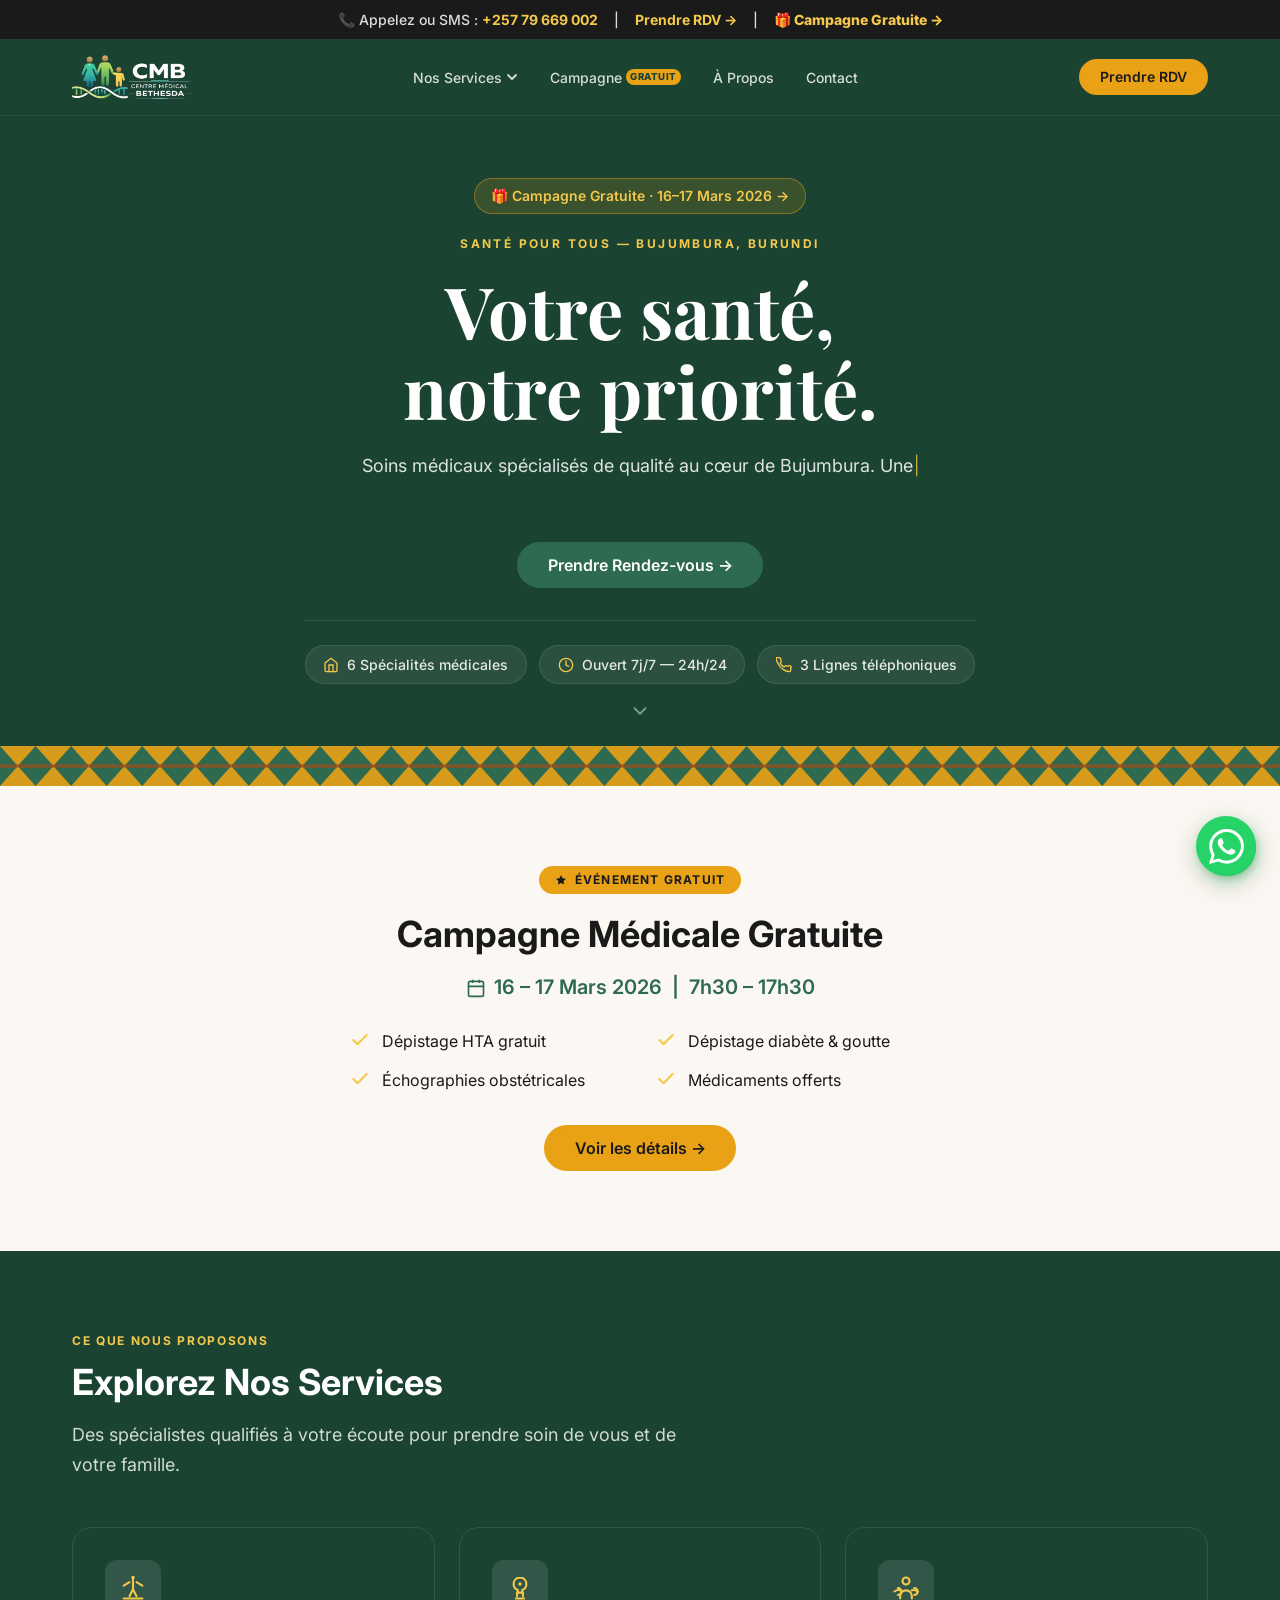
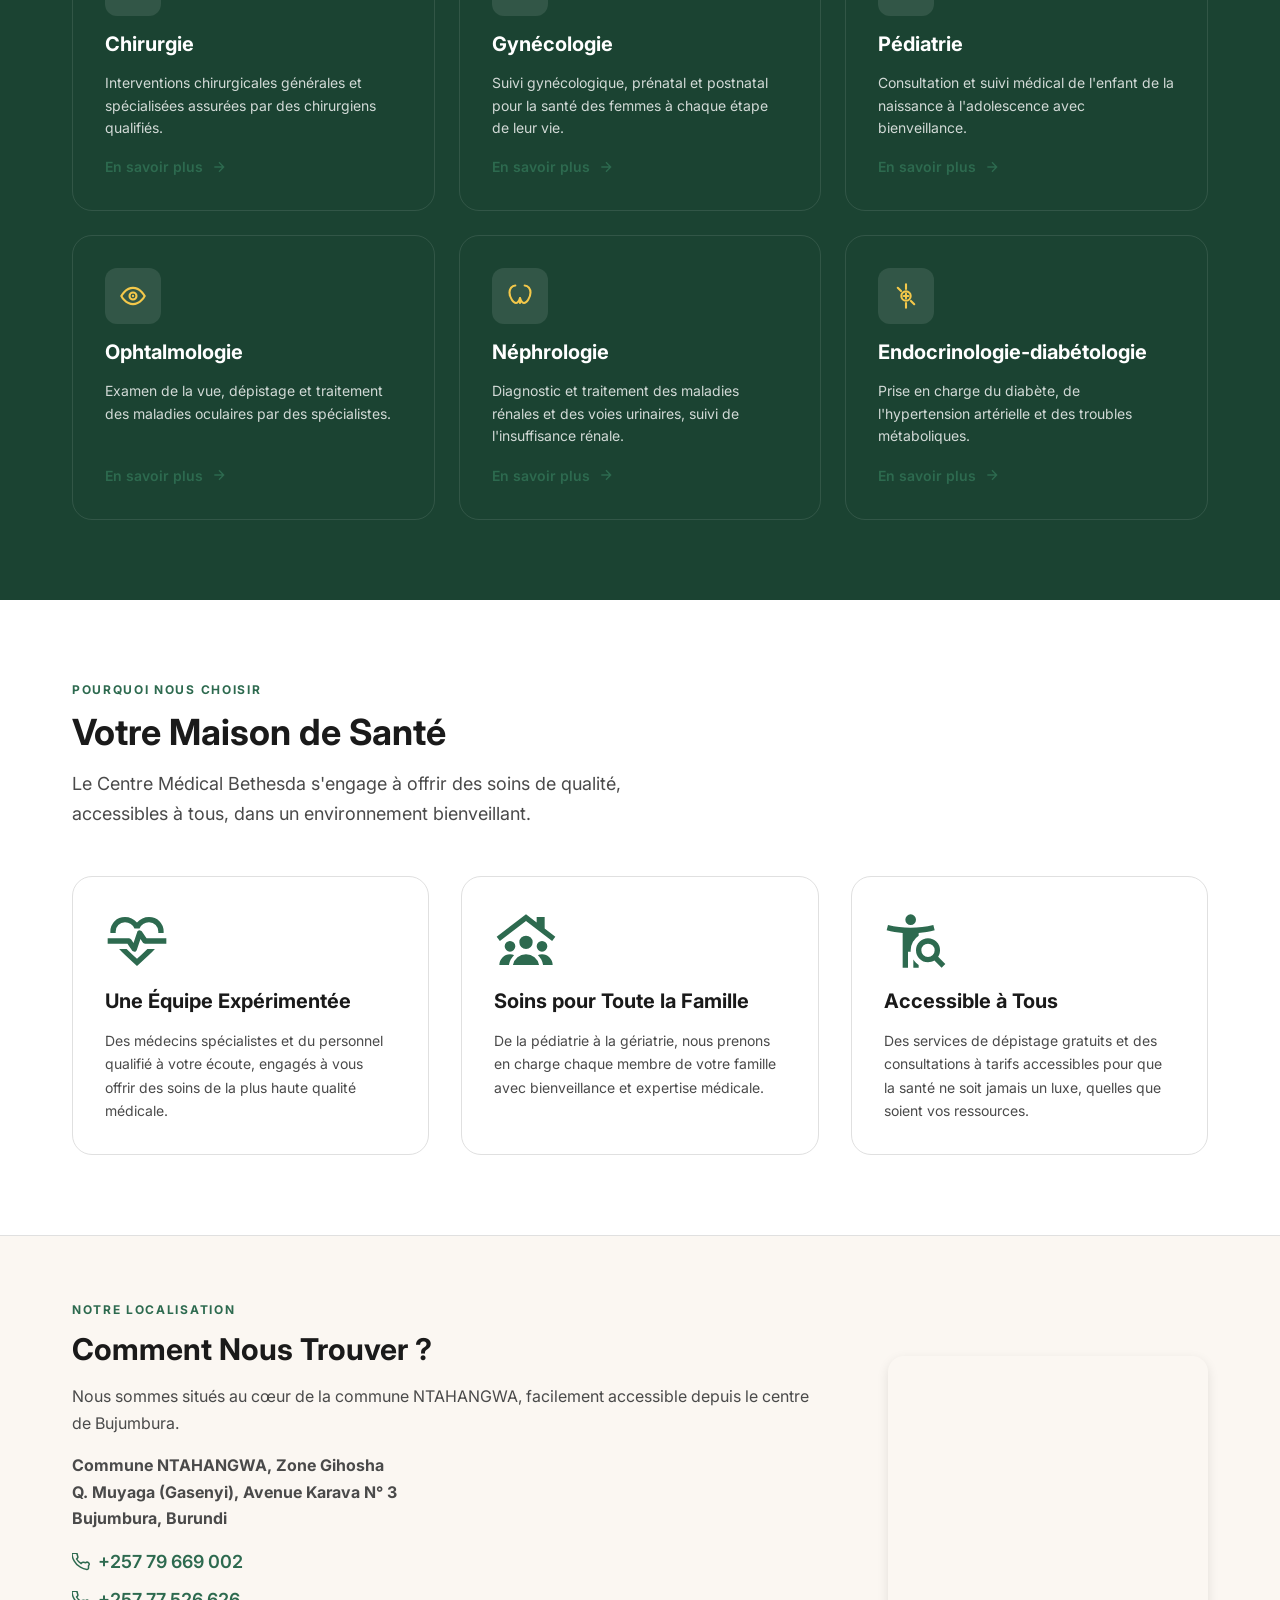
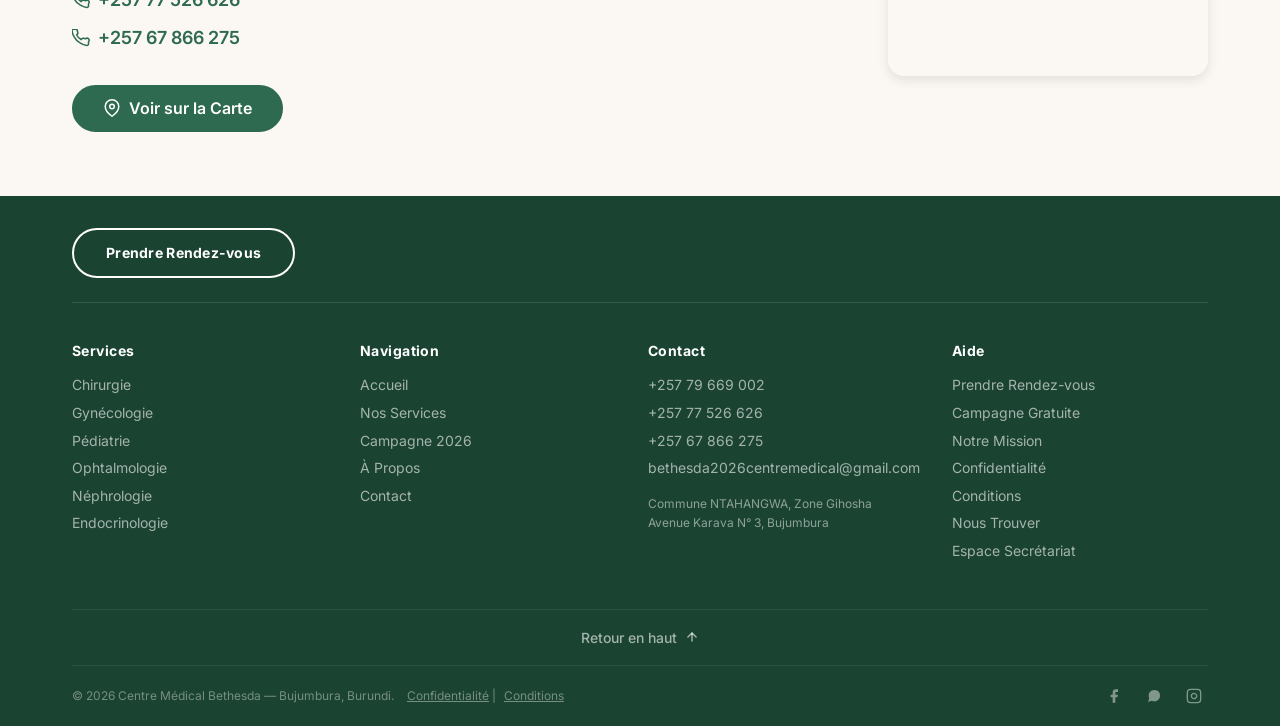
==== index.html @ 79607da6 "Initial commit: public static site for cmbethesda.com Pure static HTML/CSS/JS — no build step requir" ====
<!DOCTYPE html>
<html lang="fr">

<head>
  <!-- Google Tag Manager -->
  <script>(function (w, d, s, l, i) {
      w[l] = w[l] || []; w[l].push({
        'gtm.start':
          new Date().getTime(), event: 'gtm.js'
      }); var f = d.getElementsByTagName(s)[0],
        j = d.createElement(s), dl = l != 'dataLayer' ? '&l=' + l : ''; j.async = true; j.src =
          'https://www.googletagmanager.com/gtm.js?id=' + i + dl; f.parentNode.insertBefore(j, f);
    })(window, document, 'script', 'dataLayer', 'GTM-KMPRK2CF');</script>
  <!-- End Google Tag Manager -->

  <!-- Google tag (gtag.js) -->
  <script async src="https://www.googletagmanager.com/gtag/js?id=AW-17978379720"></script>
  <script>
    window.dataLayer = window.dataLayer || [];
    function gtag() { dataLayer.push(arguments); }
    gtag('js', new Date());

    gtag('config', 'AW-17978379720');
  </script>
  <meta charset="UTF-8">
  <meta name="viewport" content="width=device-width, initial-scale=1.0">

  <!-- SEO Meta Tags -->
  <title>Centre Médical Bethesda — Clinique & Hôpital à Bujumbura, Burundi</title>
  <meta name="description"
    content="Le Centre Médical Bethesda à Bujumbura (Burundi) offre des soins et consultations hospitalières en chirurgie, gynécologie, pédiatrie, ophtalmologie et néphrologie.">
  <meta name="keywords"
    content="clinique Bujumbura, hôpital Bujumbura, centre médical Burundi, médecin Bujumbura, santé, chirurgie, pédiatrie, gynécologie">
  <meta name="author" content="Centre Médical Bethesda">
  <link rel="canonical" href="https://www.cmbethesda.com/index.html">

  <!-- Open Graph / Facebook -->
  <meta property="og:type" content="website">
  <meta property="og:url" content="https://www.cmbethesda.com/index.html">
  <meta property="og:title" content="Centre Médical Bethesda — Clinique & Hôpital à Bujumbura">
  <meta property="og:description"
    content="Soins médicaux de qualité et consultations spécialisées (chirurgie, gynécologie, pédiatrie...) à Bujumbura.">
  <meta property="og:image" content="https://www.cmbethesda.com/images/facebook-cover.png">
  <meta property="og:site_name" content="Centre Médical Bethesda">

  <!-- Twitter -->
  <meta name="twitter:card" content="summary_large_image">
  <meta name="twitter:url" content="https://www.cmbethesda.com/index.html">
  <meta name="twitter:title" content="Centre Médical Bethesda — Clinique à Bujumbura">
  <meta name="twitter:description"
    content="Soins médicaux de qualité et consultations spécialisées. Votre santé, notre priorité.">
  <meta name="twitter:image" content="https://www.cmbethesda.com/images/facebook-cover.png">

  <!-- Favicon & Styles -->
  <meta name="theme-color" content="#1B4332">
  <link rel="icon" type="image/png" href="images/favicon_1.png?v=3">
  <link rel="apple-touch-icon" href="images/favicon_1.png?v=3">
  <link rel="stylesheet" href="css/styles.css?v=2">
  <link rel="preconnect" href="https://fonts.googleapis.com">
  <link rel="preconnect" href="https://fonts.gstatic.com" crossorigin>
  <link rel="stylesheet"
    href="https://fonts.googleapis.com/css2?family=Inter:wght@400;500;600;700&family=Playfair+Display:wght@700&display=swap">

  <!-- Structured Data (JSON-LD) -->
  <script type="application/ld+json">
  {
    "@context": "https://schema.org",
    "@type": "MedicalClinic",
    "name": "Centre Médical Bethesda",
    "url": "https://www.cmbethesda.com",
    "logo": "https://www.cmbethesda.com/images/logo-white-bg.webp",
    "description": "Le Centre Médical Bethesda offre des consultations spécialisées en chirurgie, gynécologie, pédiatrie, ophtalmologie, néphrologie et endocrinologie à Bujumbura, Burundi.",
    "telephone": "+257 79 669 002",
    "hasMap": "https://maps.google.com/?q=J9WQ%2BQQR+Bujumbura",
    "address": {
      "@type": "PostalAddress",
      "streetAddress": "Avenue Karava N° 3",
      "addressLocality": "Bujumbura",
      "addressRegion": "Zone Gihosha, Q. Muyaga (Gasenyi), Commune NTAHANGWA",
      "addressCountry": "BI"
    },
    "openingHoursSpecification": [
      {
        "@type": "OpeningHoursSpecification",
        "dayOfWeek": ["Monday", "Tuesday", "Wednesday", "Thursday", "Friday", "Saturday", "Sunday"],
        "opens": "00:00",
        "closes": "23:59"
      }
    ],
    "medicalSpecialty": [
      "https://schema.org/Surgical",
      "https://schema.org/Gynecologic",
      "https://schema.org/Pediatric",
      "https://schema.org/Optometric",
      "https://schema.org/Endocrine"
    ]
  }
  </script>
  <!-- Meta Pixel Code -->
  <script>
    !function (f, b, e, v, n, t, s) {
      if (f.fbq) return; n = f.fbq = function () {
        n.callMethod ?
          n.callMethod.apply(n, arguments) : n.queue.push(arguments)
      };
      if (!f._fbq) f._fbq = n; n.push = n; n.loaded = !0; n.version = '2.0';
      n.queue = []; t = b.createElement(e); t.async = !0;
      t.src = v; s = b.getElementsByTagName(e)[0];
      s.parentNode.insertBefore(t, s)
    }(window, document, 'script',
      'https://connect.facebook.net/en_US/fbevents.js');
    fbq('init', '1483412680011645');
    fbq('track', 'PageView');
  </script>
  <noscript><img height="1" width="1" style="display:none"
      src="https://www.facebook.com/tr?id=1483412680011645&ev=PageView&noscript=1" /></noscript>
  <!-- End Meta Pixel Code -->
</head>

<body>
  <!-- Google Tag Manager (noscript) -->
  <noscript><iframe src="https://www.googletagmanager.com/ns.html?id=GTM-KMPRK2CF" height="0" width="0"
      style="display:none;visibility:hidden"></iframe></noscript>
  <!-- End Google Tag Manager (noscript) -->

  <!-- ══════════════════════════════════════════
       TOP CTA BAR
  ══════════════════════════════════════════ -->
  <div class="top-bar">
    <span class="top-bar-phone"><span class="top-bar-label">📞 Appelez ou SMS :</span> <a href="contact.html">+257 79 669 002</a></span>
    <span class="top-bar-sep" aria-hidden="true">|</span>
    <a href="contact.html">Prendre RDV →</a>
    <span class="top-bar-sep" aria-hidden="true">|</span>
    <a href="campagne.html" class="top-bar-campaign">🎁 Campagne Gratuite →</a>
  </div>

  <!-- ══════════════════════════════════════════
       NAVIGATION
  ══════════════════════════════════════════ -->
  <header id="nav">
    <div class="nav-inner">

      <!-- Logo -->
      <a href="index.html" class="logo" style="display: flex; align-items: center;">
        <img src="images/logo-dark-bg.webp" alt="Centre Médical Bethesda Logo" class="brand-logo" />
      </a>

      <!-- Desktop Nav -->
      <nav class="desktop-nav">
        <div class="nav-dropdown">
          <a class="nav-link" tabindex="0">
            Nos Services
            <svg class="dropdown-arrow" viewBox="0 0 12 12" fill="none">
              <path d="M2 4l4 4 4-4" stroke="currentColor" stroke-width="1.8" stroke-linecap="round"
                stroke-linejoin="round" />
            </svg>
          </a>
          <div class="dropdown-menu">
            <a href="services/chirurgie.html">
              <svg class="dropdown-icon" viewBox="0 0 24 24" fill="none" stroke="currentColor" stroke-width="1.8">
                <path d="M12 4v8m0 0l-3 4m3-4l3 4M5 20h14" />
                <circle cx="12" cy="4" r="1.5" fill="currentColor" stroke="none" />
              </svg>
              Chirurgie
            </a>
            <a href="services/gynecologie.html">
              <svg class="dropdown-icon" viewBox="0 0 24 24" fill="none" stroke="currentColor" stroke-width="1.8">
                <path
                  d="M12 3c-3.3 0-6 2.7-6 6 0 2.5 1.5 4.6 3.7 5.5V16h4.6v-1.5C16.5 13.6 18 11.5 18 9c0-3.3-2.7-6-6-6z" />
                <path d="M9.7 16v2.5M14.3 16v2.5M9 21h6" />
              </svg>
              Gynécologie
            </a>
            <a href="services/pediatrie.html">
              <svg class="dropdown-icon" viewBox="0 0 24 24" fill="none" stroke="currentColor" stroke-width="1.8">
                <circle cx="12" cy="6" r="3" />
                <path d="M7 21v-3a5 5 0 0110 0v3" />
                <path d="M5 13h3M16 13h3" />
              </svg>
              Pédiatrie
            </a>
            <a href="services/ophtalmologie.html">
              <svg class="dropdown-icon" viewBox="0 0 24 24" fill="none" stroke="currentColor" stroke-width="1.8">
                <path d="M2 12s3-7 10-7 10 7 10 7-3 7-10 7-10-7-10-7z" />
                <circle cx="12" cy="12" r="3" />
              </svg>
              Ophtalmologie
            </a>
            <a href="services/nephrologie.html">
              <svg class="dropdown-icon" viewBox="0 0 24 24" fill="none" stroke="currentColor" stroke-width="1.8">
                <path d="M8 4C5 4 3 7 3 10c0 4 3 8 5 8 1 0 2-1 3-3" />
                <path d="M16 4c3 0 5 3 5 6 0 4-3 8-5 8-1 0-2-1-3-3" />
              </svg>
              Néphrologie
            </a>
            <a href="services/endocrinologie.html">
              <svg class="dropdown-icon" viewBox="0 0 24 24" fill="none" stroke="currentColor" stroke-width="1.8">
                <path d="M12 20V4M8 8l4-4 4 4" />
                <circle cx="12" cy="16" r="2" fill="currentColor" stroke="none" />
                <path d="M9 20h6" />
              </svg>
              Endocrinologie-diabétologie
            </a>
          </div>
        </div>
        <a href="campagne.html" class="nav-link">Campagne <span class="nav-badge">Gratuit</span></a>
        <a href="a-propos.html" class="nav-link">À Propos</a>
        <a href="contact.html" class="nav-link">Contact</a>
      </nav>

      <a href="contact.html" class="btn btn-accent btn-sm">Prendre RDV</a>

      <!-- Hamburger -->
      <button class="hamburger" aria-label="Ouvrir le menu" aria-expanded="false">
        <svg width="24" height="24" viewBox="0 0 24 24" fill="none" stroke="currentColor" stroke-width="2"
          stroke-linecap="round">
          <line x1="3" y1="6" x2="21" y2="6" />
          <line x1="3" y1="12" x2="21" y2="12" />
          <line x1="3" y1="18" x2="21" y2="18" />
        </svg>
      </button>
    </div>

    <!-- Mobile Nav -->
    <nav class="mobile-nav" role="navigation" aria-label="Navigation mobile">
      <div class="mobile-services-group">
        <button class="mobile-services-toggle">
          Nos Services
          <svg class="dropdown-arrow" width="16" height="16" viewBox="0 0 12 12" fill="none">
            <path d="M2 4l4 4 4-4" stroke="currentColor" stroke-width="1.8" stroke-linecap="round"
              stroke-linejoin="round" />
          </svg>
        </button>
        <div class="mobile-services-submenu">
          <a href="services/chirurgie.html">Chirurgie</a>
          <a href="services/gynecologie.html">Gynécologie</a>
          <a href="services/pediatrie.html">Pédiatrie</a>
          <a href="services/ophtalmologie.html">Ophtalmologie</a>
          <a href="services/nephrologie.html">Néphrologie</a>
          <a href="services/endocrinologie.html">Endocrinologie-diabétologie</a>
        </div>
      </div>
      <a href="campagne.html">Campagne Médicale</a>
      <a href="a-propos.html">À Propos</a>
      <a href="contact.html">Contact</a>
      <a href="contact.html" class="btn btn-accent"
        style="margin-top:0.5rem;text-align:center;justify-content:center;">Prendre Rendez-vous</a>
    </nav>
  </header>

  <main>

    <!-- ══════════════════════════════════════════
         HERO
    ══════════════════════════════════════════ -->
    <section id="hero">
      <div class="hero-content">

        <!-- Campaign urgency pill -->
        <a href="#campaign-banner" class="hero-campaign-pill">
          🎁 Campagne Gratuite &middot; 16–17 Mars 2026 →
        </a>

        <span class="hero-eyebrow">Santé pour tous — Bujumbura, Burundi</span>
        <h1>Votre santé,<br>notre priorité.</h1>
        <p id="hero-typewriter" class="hero-sub"
           data-text="Soins médicaux spécialisés de qualité au cœur de Bujumbura. Une équipe dévouée à vous accompagner à chaque étape de votre vie.">
          Soins médicaux spécialisés de qualité au cœur de Bujumbura. Une équipe dévouée à vous accompagner à chaque étape de votre vie.
        </p>
        <div class="hero-ctas">
          <a href="contact.html" class="btn btn-primary">Prendre Rendez-vous →</a>
        </div>

        <!-- Trust strip -->
        <div class="hero-trust-strip">
          <div class="hero-trust-item">
            <svg width="16" height="16" viewBox="0 0 24 24" fill="none" stroke="currentColor" stroke-width="2" stroke-linecap="round">
              <path d="M3 9l9-7 9 7v11a2 2 0 01-2 2H5a2 2 0 01-2-2z"/><polyline points="9 22 9 12 15 12 15 22"/>
            </svg>
            6 Spécialités médicales
          </div>
          <div class="hero-trust-item">
            <svg width="16" height="16" viewBox="0 0 24 24" fill="none" stroke="currentColor" stroke-width="2" stroke-linecap="round">
              <circle cx="12" cy="12" r="10"/><polyline points="12 6 12 12 16 14"/>
            </svg>
            Ouvert 7j/7 — 24h/24
          </div>
          <div class="hero-trust-item">
            <svg width="16" height="16" viewBox="0 0 24 24" fill="none" stroke="currentColor" stroke-width="2" stroke-linecap="round">
              <path d="M22 16.92v3a2 2 0 01-2.18 2 19.79 19.79 0 01-8.63-3.07A19.5 19.5 0 013.07 9.81a19.79 19.79 0 01-3.07-8.67A2 2 0 012 1h3a2 2 0 012 1.72c.127.96.361 1.903.7 2.81a2 2 0 01-.45 2.11L6.09 8.91a16 16 0 006 6l1.27-1.27a2 2 0 012.11-.45c.907.339 1.85.573 2.81.7A2 2 0 0122 16.92z"/>
            </svg>
            3 Lignes téléphoniques
          </div>
        </div>

      </div>

      <!-- Scroll hint chevron -->
      <a href="#campaign-banner" class="hero-scroll-hint" aria-label="Défiler vers le bas">
        <svg width="22" height="22" viewBox="0 0 24 24" fill="none" stroke="currentColor" stroke-width="2" stroke-linecap="round" stroke-linejoin="round">
          <polyline points="6 9 12 15 18 9"/>
        </svg>
      </a>

    </section>

    <!-- ══════════════════════════════════════════
         KENTE DIVIDER
    ══════════════════════════════════════════ -->
    <div class="kente-divider">
      <svg viewBox="0 0 1440 40" xmlns="http://www.w3.org/2000/svg" preserveAspectRatio="none" width="100%" height="40">
        <rect width="1440" height="40" fill="#2D6A4F" />
        <!-- Repeating kente pattern -->
        <g fill="#E9A115" opacity="0.9">
          <polygon points="0,0 20,20 40,0" />
          <polygon points="0,40 20,20 40,40" />
          <polygon points="40,0 60,20 80,0" />
          <polygon points="40,40 60,20 80,40" />
          <polygon points="80,0 100,20 120,0" />
          <polygon points="80,40 100,20 120,40" />
          <polygon points="120,0 140,20 160,0" />
          <polygon points="120,40 140,20 160,40" />
          <polygon points="160,0 180,20 200,0" />
          <polygon points="160,40 180,20 200,40" />
          <polygon points="200,0 220,20 240,0" />
          <polygon points="200,40 220,20 240,40" />
          <polygon points="240,0 260,20 280,0" />
          <polygon points="240,40 260,20 280,40" />
          <polygon points="280,0 300,20 320,0" />
          <polygon points="280,40 300,20 320,40" />
          <polygon points="320,0 340,20 360,0" />
          <polygon points="320,40 340,20 360,40" />
          <polygon points="360,0 380,20 400,0" />
          <polygon points="360,40 380,20 400,40" />
          <polygon points="400,0 420,20 440,0" />
          <polygon points="400,40 420,20 440,40" />
          <polygon points="440,0 460,20 480,0" />
          <polygon points="440,40 460,20 480,40" />
          <polygon points="480,0 500,20 520,0" />
          <polygon points="480,40 500,20 520,40" />
          <polygon points="520,0 540,20 560,0" />
          <polygon points="520,40 540,20 560,40" />
          <polygon points="560,0 580,20 600,0" />
          <polygon points="560,40 580,20 600,40" />
          <polygon points="600,0 620,20 640,0" />
          <polygon points="600,40 620,20 640,40" />
          <polygon points="640,0 660,20 680,0" />
          <polygon points="640,40 660,20 680,40" />
          <polygon points="680,0 700,20 720,0" />
          <polygon points="680,40 700,20 720,40" />
          <polygon points="720,0 740,20 760,0" />
          <polygon points="720,40 740,20 760,40" />
          <polygon points="760,0 780,20 800,0" />
          <polygon points="760,40 780,20 800,40" />
          <polygon points="800,0 820,20 840,0" />
          <polygon points="800,40 820,20 840,40" />
          <polygon points="840,0 860,20 880,0" />
          <polygon points="840,40 860,20 880,40" />
          <polygon points="880,0 900,20 920,0" />
          <polygon points="880,40 900,20 920,40" />
          <polygon points="920,0 940,20 960,0" />
          <polygon points="920,40 940,20 960,40" />
          <polygon points="960,0 980,20 1000,0" />
          <polygon points="960,40 980,20 1000,40" />
          <polygon points="1000,0 1020,20 1040,0" />
          <polygon points="1000,40 1020,20 1040,40" />
          <polygon points="1040,0 1060,20 1080,0" />
          <polygon points="1040,40 1060,20 1080,40" />
          <polygon points="1080,0 1100,20 1120,0" />
          <polygon points="1080,40 1100,20 1120,40" />
          <polygon points="1120,0 1140,20 1160,0" />
          <polygon points="1120,40 1140,20 1160,40" />
          <polygon points="1160,0 1180,20 1200,0" />
          <polygon points="1160,40 1180,20 1200,40" />
          <polygon points="1200,0 1220,20 1240,0" />
          <polygon points="1200,40 1220,20 1240,40" />
          <polygon points="1240,0 1260,20 1280,0" />
          <polygon points="1240,40 1260,20 1280,40" />
          <polygon points="1280,0 1300,20 1320,0" />
          <polygon points="1280,40 1300,20 1320,40" />
          <polygon points="1320,0 1340,20 1360,0" />
          <polygon points="1320,40 1340,20 1360,40" />
          <polygon points="1360,0 1380,20 1400,0" />
          <polygon points="1360,40 1380,20 1400,40" />
          <polygon points="1400,0 1420,20 1440,0" />
          <polygon points="1400,40 1420,20 1440,40" />
        </g>
        <!-- Terracotta accent stripe center -->
        <rect x="0" y="18" width="1440" height="4" fill="#C1440E" opacity="0.5" />
      </svg>
    </div>

    <!-- ══════════════════════════════════════════
         CAMPAIGN BANNER
    ══════════════════════════════════════════ -->
    <section id="campaign-banner">
      <div class="container campaign-inner">

        <div class="campaign-text">
          <span class="campaign-badge">
            <svg width="12" height="12" viewBox="0 0 24 24" fill="currentColor">
              <path d="M12 2l3.09 6.26L22 9.27l-5 4.87 1.18 6.88L12 17.77l-6.18 3.25L7 14.14 2 9.27l6.91-1.01L12 2z" />
            </svg>
            Événement Gratuit
          </span>
          <h2>Campagne Médicale Gratuite</h2>
          <div class="campaign-date">
            <svg width="20" height="20" viewBox="0 0 24 24" fill="none" stroke="currentColor" stroke-width="2">
              <rect x="3" y="4" width="18" height="18" rx="2" />
              <path d="M16 2v4M8 2v4M3 10h18" />
            </svg>
            16 – 17 Mars 2026 &nbsp;|&nbsp; 7h30 – 17h30
          </div>
          <ul class="campaign-services-list">
            <li>
              <svg class="check-icon" width="20" height="20" viewBox="0 0 24 24" fill="none" stroke="currentColor"
                stroke-width="2.5" stroke-linecap="round" stroke-linejoin="round">
                <path class="check-icon-path" d="M20 6L9 17l-5-5" />
              </svg>
              Dépistage HTA gratuit
            </li>
            <li>
              <svg class="check-icon" width="20" height="20" viewBox="0 0 24 24" fill="none" stroke="currentColor"
                stroke-width="2.5" stroke-linecap="round" stroke-linejoin="round">
                <path class="check-icon-path" d="M20 6L9 17l-5-5" />
              </svg>
              Dépistage diabète & goutte
            </li>
            <li>
              <svg class="check-icon" width="20" height="20" viewBox="0 0 24 24" fill="none" stroke="currentColor"
                stroke-width="2.5" stroke-linecap="round" stroke-linejoin="round">
                <path class="check-icon-path" d="M20 6L9 17l-5-5" />
              </svg>
              Échographies obstétricales
            </li>
            <li>
              <svg class="check-icon" width="20" height="20" viewBox="0 0 24 24" fill="none" stroke="currentColor"
                stroke-width="2.5" stroke-linecap="round" stroke-linejoin="round">
                <path class="check-icon-path" d="M20 6L9 17l-5-5" />
              </svg>
              Médicaments offerts
            </li>
          </ul>
          <a href="campagne.html" class="btn btn-accent">Voir les détails →</a>
        </div>

      </div>
    </section>

    <!-- ══════════════════════════════════════════
         SERVICES GRID
    ══════════════════════════════════════════ -->
    <section id="services-grid">
      <div class="container">
        <span class="section-eyebrow">Ce que nous proposons</span>
        <h2 class="section-title">Explorez Nos Services</h2>
        <p class="section-subtitle">Des spécialistes qualifiés à votre écoute pour prendre soin de vous et de votre
          famille.</p>

        <div class="services-grid">

          <!-- Chirurgie -->
          <a href="services/chirurgie.html" class="service-card">
            <div class="card-icon">
              <svg width="28" height="28" viewBox="0 0 24 24" fill="none" stroke="currentColor" stroke-width="1.8"
                stroke-linecap="round">
                <path d="M12 3v10M12 13l-3 6M12 13l3 6M4 21h16" />
                <circle cx="12" cy="3" r="1.5" fill="currentColor" stroke="none" />
                <path d="M9 7l-5 3M15 7l5 3" />
              </svg>
            </div>
            <h3>Chirurgie</h3>
            <p>Interventions chirurgicales générales et spécialisées assurées par des chirurgiens qualifiés.</p>
            <span class="card-link">En savoir plus <svg width="16" height="16" viewBox="0 0 24 24" fill="none"
                stroke="currentColor" stroke-width="2">
                <path d="M5 12h14M12 5l7 7-7 7" />
              </svg></span>
          </a>

          <!-- Gynécologie -->
          <a href="services/gynecologie.html" class="service-card">
            <div class="card-icon">
              <svg width="28" height="28" viewBox="0 0 24 24" fill="none" stroke="currentColor" stroke-width="1.8"
                stroke-linecap="round">
                <path
                  d="M12 3c-3.3 0-5.5 2.5-5.5 5.5 0 2.3 1.4 4.3 3.5 5.2V16h4v-2.3c2.1-.9 3.5-2.9 3.5-5.2C17.5 5.5 15.3 3 12 3z" />
                <path d="M9.5 16v3M14.5 16v3M8.5 21h7" />
                <circle cx="12" cy="8.5" r="1.5" fill="currentColor" stroke="none" />
              </svg>
            </div>
            <h3>Gynécologie</h3>
            <p>Suivi gynécologique, prénatal et postnatal pour la santé des femmes à chaque étape de leur vie.</p>
            <span class="card-link">En savoir plus <svg width="16" height="16" viewBox="0 0 24 24" fill="none"
                stroke="currentColor" stroke-width="2">
                <path d="M5 12h14M12 5l7 7-7 7" />
              </svg></span>
          </a>

          <!-- Pédiatrie -->
          <a href="services/pediatrie.html" class="service-card">
            <div class="card-icon">
              <svg width="28" height="28" viewBox="0 0 24 24" fill="none" stroke="currentColor" stroke-width="1.8"
                stroke-linecap="round">
                <circle cx="12" cy="6" r="3" />
                <path d="M7 21v-2a5 5 0 0110 0v2" />
                <path d="M2 15c1.5-1 3.5-1.5 5-1" />
                <path d="M22 15c-1.5-1-3.5-1.5-5-1" />
                <path d="M5 18a3 3 0 000-6" />
                <path d="M19 18a3 3 0 000-6" />
              </svg>
            </div>
            <h3>Pédiatrie</h3>
            <p>Consultation et suivi médical de l'enfant de la naissance à l'adolescence avec bienveillance.</p>
            <span class="card-link">En savoir plus <svg width="16" height="16" viewBox="0 0 24 24" fill="none"
                stroke="currentColor" stroke-width="2">
                <path d="M5 12h14M12 5l7 7-7 7" />
              </svg></span>
          </a>

          <!-- Ophtalmologie -->
          <a href="services/ophtalmologie.html" class="service-card">
            <div class="card-icon">
              <svg width="28" height="28" viewBox="0 0 24 24" fill="none" stroke="currentColor" stroke-width="1.8"
                stroke-linecap="round">
                <path d="M2 12s3.5-7 10-7 10 7 10 7-3.5 7-10 7-10-7-10-7z" />
                <circle cx="12" cy="12" r="3" />
                <circle cx="12" cy="12" r="1" fill="currentColor" stroke="none" />
              </svg>
            </div>
            <h3>Ophtalmologie</h3>
            <p>Examen de la vue, dépistage et traitement des maladies oculaires par des spécialistes.</p>
            <span class="card-link">En savoir plus <svg width="16" height="16" viewBox="0 0 24 24" fill="none"
                stroke="currentColor" stroke-width="2">
                <path d="M5 12h14M12 5l7 7-7 7" />
              </svg></span>
          </a>

          <!-- Néphrologie -->
          <a href="services/nephrologie.html" class="service-card">
            <div class="card-icon">
              <svg width="28" height="28" viewBox="0 0 24 24" fill="none" stroke="currentColor" stroke-width="1.8"
                stroke-linecap="round">
                <path d="M8 3C5 3 3 6 3 9c0 4.5 3.5 9 5.5 9 1.5 0 2.5-1.5 3.5-4" />
                <path d="M16 3c3 0 5 3 5 6 0 4.5-3.5 9-5.5 9-1.5 0-2.5-1.5-3.5-4" />
                <path d="M12 14v4" />
              </svg>
            </div>
            <h3>Néphrologie</h3>
            <p>Diagnostic et traitement des maladies rénales et des voies urinaires, suivi de l'insuffisance rénale.</p>
            <span class="card-link">En savoir plus <svg width="16" height="16" viewBox="0 0 24 24" fill="none"
                stroke="currentColor" stroke-width="2">
                <path d="M5 12h14M12 5l7 7-7 7" />
              </svg></span>
          </a>

          <!-- Endocrinologie -->
          <a href="services/endocrinologie.html" class="service-card">
            <div class="card-icon">
              <svg width="28" height="28" viewBox="0 0 24 24" fill="none" stroke="currentColor" stroke-width="1.8"
                stroke-linecap="round">
                <path d="M12 2v4M12 18v4M4.93 4.93l2.83 2.83M16.24 16.24l2.83 2.83" />
                <circle cx="12" cy="12" r="4" />
                <path d="M10 12h4M12 10v4" />
              </svg>
            </div>
            <h3>Endocrinologie-diabétologie</h3>
            <p>Prise en charge du diabète, de l'hypertension artérielle et des troubles métaboliques.</p>
            <span class="card-link">En savoir plus <svg width="16" height="16" viewBox="0 0 24 24" fill="none"
                stroke="currentColor" stroke-width="2">
                <path d="M5 12h14M12 5l7 7-7 7" />
              </svg></span>
          </a>

        </div>
      </div>
    </section>

    <!-- ══════════════════════════════════════════
         "VOTRE MAISON DE SANTÉ" — 3 BLOCKS
    ══════════════════════════════════════════ -->
    <section id="about-blocks">
      <div class="container">
        <span class="section-eyebrow">Pourquoi nous choisir</span>
        <h2 class="section-title">Votre Maison de Santé</h2>
        <p class="section-subtitle">Le Centre Médical Bethesda s'engage à offrir des soins de qualité, accessibles à
          tous, dans un environnement bienveillant.</p>

        <div class="about-grid">

          <!-- Block 1: Équipe -->
          <div class="about-block">
            <svg class="about-block-icon" xmlns="http://www.w3.org/2000/svg" viewBox="0 -960 960 960"
              fill="currentColor">
              <path
                d="M300-840q52 0 99 22t81 62q34-40 81-62t99-22q94 0 157 63t63 157q0 5-.5 10t-.5 10h-80q1-5 1-10v-10q0-60-40-100t-100-40q-47 0-87 26.5T518-666h-76q-15-41-55-67.5T300-760q-60 0-100 40t-40 100v10q0 5 1 10H81q0-5-.5-10t-.5-10q0-94 63-157t157-63Zm-88 480h112q32 31 70 67t86 79q48-43 86-79t70-67h113q-38 42-90 91T538-158l-58 52-58-52q-69-62-120.5-111T212-360Zm230 40q13 0 22.5-7.5T478-347l54-163 35 52q5 8 14 13t19 5h320v-80H623l-69-102q-6-9-15.5-13.5T518-640q-13 0-22.5 7.5T482-613l-54 162-34-51q-5-8-14-13t-19-5H40v80h297l69 102q6 9 15.5 13.5T442-320Zm38-167Z" />
            </svg>
            <h3>Une Équipe Expérimentée</h3>
            <p>Des médecins spécialistes et du personnel qualifié à votre écoute, engagés à vous offrir des soins de la
              plus haute qualité médicale.</p>
          </div>

          <!-- Block 2: Famille -->
          <div class="about-block">
            <svg class="about-block-icon" xmlns="http://www.w3.org/2000/svg" viewBox="0 -960 960 960"
              fill="currentColor">
              <path
                d="M240-320q-33 0-56.5-23.5T160-400q0-33 23.5-56.5T240-480q33 0 56.5 23.5T320-400q0 33-23.5 56.5T240-320Zm480 0q-33 0-56.5-23.5T640-400q0-33 23.5-56.5T720-480q33 0 56.5 23.5T800-400q0 33-23.5 56.5T720-320Zm-240-40q-42 0-71-29t-29-71q0-42 29-71t71-29q42 0 71 29t29 71q0 42-29 71t-71 29ZM284-120q14-69 68.5-114.5T480-280q73 0 127.5 45.5T676-120H284Zm-204 0q0-66 47-113t113-47q17 0 32 3t29 9q-30 29-50 66.5T224-120H80Zm656 0q-7-44-27-81.5T659-268q14-6 29-9t32-3q66 0 113 47t47 113H736ZM88-480l-48-64 440-336 160 122v-82h120v174l160 122-48 64-392-299L88-480Z" />
            </svg>
            <h3>Soins pour Toute la Famille</h3>
            <p>De la pédiatrie à la gériatrie, nous prenons en charge chaque membre de votre famille avec bienveillance
              et expertise médicale.</p>
          </div>

          <!-- Block 3: Accessibilité -->
          <div class="about-block">
            <svg class="about-block-icon" xmlns="http://www.w3.org/2000/svg" viewBox="0 -960 960 960"
              fill="currentColor">
              <path
                d="M343.5-743.5Q320-767 320-800t23.5-56.5Q367-880 400-880t56.5 23.5Q480-833 480-800t-23.5 56.5Q433-720 400-720t-56.5-23.5ZM731-269q29-29 29-71t-29-71q-29-29-71-29t-71 29q-29 29-29 71t29 71q29 29 71 29t71-29ZM864-80 756-188q-22 14-46 21t-50 7q-75 0-127.5-52.5T480-340q0-75 52.5-127.5T660-520q75 0 127.5 52.5T840-340q0 26-7 50t-21 46l108 108-56 56Zm-424 0v-121q15 24 35.5 44t44.5 36v41h-80Zm-160 0v-520q-61-5-121-14.5T40-640l20-80q84 23 168.5 31.5T400-680q87 0 171.5-8.5T740-720l20 80q-59 16-119 25.5T520-600v41q-54 35-87 92.5T400-340v10q0 5 1 10h-41v240h-80Z" />
            </svg>
            <h3>Accessible à Tous</h3>
            <p>Des services de dépistage gratuits et des consultations à tarifs accessibles pour que la santé ne soit
              jamais un luxe, quelles que soient vos ressources.</p>
          </div>

        </div>
      </div>
    </section>

    <!-- ══════════════════════════════════════════
         ACCESS / HOW TO FIND US
    ══════════════════════════════════════════ -->
    <section id="acces">
      <div class="container acces-inner">

        <div class="acces-text">
          <span class="section-eyebrow">Notre localisation</span>
          <h2>Comment Nous Trouver ?</h2>
          <p>Nous sommes situés au cœur de la commune NTAHANGWA, facilement accessible depuis le centre de Bujumbura.
          </p>
          <p><strong>Commune NTAHANGWA, Zone Gihosha<br>
              Q. Muyaga (Gasenyi), Avenue Karava N° 3<br>
              Bujumbura, Burundi</strong></p>

          <div class="acces-phones">
            <a href="tel:+25779669002">
              <svg width="18" height="18" viewBox="0 0 24 24" fill="none" stroke="currentColor" stroke-width="2">
                <path
                  d="M22 16.92v3a2 2 0 01-2.18 2 19.79 19.79 0 01-8.63-3.07A19.5 19.5 0 013.07 10.8a19.79 19.79 0 01-3.07-8.67A2 2 0 012 .18h3a2 2 0 012 1.72 12.84 12.84 0 00.7 2.81 2 2 0 01-.45 2.11L6.09 8a16 16 0 006 6l1.18-1.18a2 2 0 012.11-.45 12.84 12.84 0 002.81.7A2 2 0 0122 16.92z" />
              </svg>
              +257 79 669 002
            </a>
            <a href="tel:+25777526626">
              <svg width="18" height="18" viewBox="0 0 24 24" fill="none" stroke="currentColor" stroke-width="2">
                <path
                  d="M22 16.92v3a2 2 0 01-2.18 2 19.79 19.79 0 01-8.63-3.07A19.5 19.5 0 013.07 10.8a19.79 19.79 0 01-3.07-8.67A2 2 0 012 .18h3a2 2 0 012 1.72 12.84 12.84 0 00.7 2.81 2 2 0 01-.45 2.11L6.09 8a16 16 0 006 6l1.18-1.18a2 2 0 012.11-.45 12.84 12.84 0 002.81.7A2 2 0 0122 16.92z" />
              </svg>
              +257 77 526 626
            </a>
            <a href="tel:+25767866275">
              <svg width="18" height="18" viewBox="0 0 24 24" fill="none" stroke="currentColor" stroke-width="2">
                <path
                  d="M22 16.92v3a2 2 0 01-2.18 2 19.79 19.79 0 01-8.63-3.07A19.5 19.5 0 013.07 10.8a19.79 19.79 0 01-3.07-8.67A2 2 0 012 .18h3a2 2 0 012 1.72 12.84 12.84 0 00.7 2.81 2 2 0 01-.45 2.11L6.09 8a16 16 0 006 6l1.18-1.18a2 2 0 012.11-.45 12.84 12.84 0 002.81.7A2 2 0 0122 16.92z" />
              </svg>
              +257 67 866 275
            </a>
          </div>
          <a href="https://maps.google.com/?q=J9WQ%2BQQR+Bujumbura" target="_blank" rel="noopener"
            class="btn btn-primary mt-4">
            <svg width="18" height="18" viewBox="0 0 24 24" fill="none" stroke="currentColor" stroke-width="2">
              <path d="M21 10c0 7-9 13-9 13s-9-6-9-13a9 9 0 0118 0z" />
              <circle cx="12" cy="10" r="3" />
            </svg>
            Voir sur la Carte
          </a>
        </div>

        <!-- Google Maps Embed -->
        <div class="acces-map" style="border-radius:16px;overflow:hidden;box-shadow:0 4px 12px rgba(0,0,0,0.1);">
          <iframe src="https://maps.google.com/maps?q=J9WQ%2BQQR+Bujumbura&t=&z=17&ie=UTF8&iwloc=&output=embed"
            width="100%" height="320" style="border:0; display:block;" allowfullscreen="" loading="lazy"
            referrerpolicy="no-referrer-when-downgrade">
          </iframe>
        </div>

      </div>
    </section>

  </main>

  <!-- ══════════════════════════════════════════
       FOOTER
  ══════════════════════════════════════════ -->
  <footer id="footer">
    <div class="container">

      <!-- Top Bar: CTA -->
      <div class="footer-top-bar">
        <a href="contact.html" class="footer-cta-btn">Prendre Rendez-vous</a>
      </div>

      <!-- 4-Column Links -->
      <div class="footer-columns">

        <div class="footer-col">
          <h4>Services</h4>
          <a href="services/chirurgie.html">Chirurgie</a>
          <a href="services/gynecologie.html">Gynécologie</a>
          <a href="services/pediatrie.html">Pédiatrie</a>
          <a href="services/ophtalmologie.html">Ophtalmologie</a>
          <a href="services/nephrologie.html">Néphrologie</a>
          <a href="services/endocrinologie.html">Endocrinologie</a>
        </div>

        <div class="footer-col">
          <h4>Navigation</h4>
          <a href="index.html">Accueil</a>
          <a href="services.html">Nos Services</a>
          <a href="campagne.html">Campagne 2026</a>
          <a href="a-propos.html">À Propos</a>
          <a href="contact.html">Contact</a>
        </div>

        <div class="footer-col">
          <h4>Contact</h4>
          <a href="tel:+25779669002">+257 79 669 002</a>
          <a href="tel:+25777526626">+257 77 526 626</a>
          <a href="tel:+25767866275">+257 67 866 275</a>
          <a href="mailto:bethesda2026centremedical@gmail.com">bethesda2026centremedical@gmail.com</a>
          <span class="footer-info">Commune NTAHANGWA, Zone Gihosha<br>Avenue Karava N° 3, Bujumbura</span>
        </div>

        <div class="footer-col">
          <h4>Aide</h4>
          <a href="contact.html">Prendre Rendez-vous</a>
          <a href="campagne.html">Campagne Gratuite</a>
          <a href="a-propos.html">Notre Mission</a>
          <a href="politique-de-confidentialite.html">Confidentialité</a>
          <a href="conditions-generales.html">Conditions</a>
          <a href="https://maps.google.com/?q=J9WQ%2BQQR+Bujumbura" target="_blank" rel="noopener">Nous Trouver</a>
          <a href="/login">Espace Secrétariat</a>
        </div>

      </div>

      <!-- Back to Top -->
      <div class="footer-back-top">
        <a href="#" onclick="window.scrollTo({top: 0, behavior: 'smooth'}); return false;">
          Retour en haut
          <svg width="14" height="14" viewBox="0 0 24 24" fill="none" stroke="currentColor" stroke-width="2.5"
            stroke-linecap="round" stroke-linejoin="round">
            <path d="M12 19V5" />
            <path d="M5 12l7-7 7 7" />
          </svg>
        </a>
      </div>

    </div>

    <!-- Bottom Bar -->
    <div class="container">
      <div class="footer-bottom">
        <div class="footer-bottom-left">
          <p>© 2026 Centre Médical Bethesda — Bujumbura, Burundi.
            <a href="politique-de-confidentialite.html"
              style="text-decoration: underline; margin-left: 10px;">Confidentialité</a> |
            <a href="conditions-generales.html" style="text-decoration: underline; margin-left: 5px;">Conditions</a>
          </p>
        </div>
        <div class="footer-bottom-right">
          <a href="https://www.facebook.com/centremedicalbethesda" class="social-link" aria-label="Facebook"
            target="_blank" rel="noopener">
            <svg width="16" height="16" viewBox="0 0 24 24" fill="currentColor">
              <path d="M18 2h-3a5 5 0 00-5 5v3H7v4h3v8h4v-8h3l1-4h-4V7a1 1 0 011-1h3z" />
            </svg>
          </a>
          <a href="https://wa.me/25779669002" class="social-link" aria-label="WhatsApp" target="_blank" rel="noopener">
            <svg width="16" height="16" viewBox="0 0 24 24" fill="currentColor">
              <path
                d="M21 11.5a8.38 8.38 0 01-.9 3.8 8.5 8.5 0 01-7.6 4.7 8.38 8.38 0 01-3.8-.9L3 21l1.9-5.7a8.38 8.38 0 01-.9-3.8 8.5 8.5 0 014.7-7.6 8.38 8.38 0 013.8-.9h.5a8.48 8.48 0 018 8v.5z" />
            </svg>
          </a>
          <a href="https://www.instagram.com/cm_bethesda" class="social-link" aria-label="Instagram" target="_blank"
            rel="noopener">
            <svg width="16" height="16" viewBox="0 0 24 24" fill="none" stroke="currentColor" stroke-width="2">
              <rect x="2" y="2" width="20" height="20" rx="5" />
              <path d="M16 11.37A4 4 0 1112.63 8 4 4 0 0116 11.37z" />
              <line x1="17.5" y1="6.5" x2="17.51" y2="6.5" />
            </svg>
          </a>
        </div>
      </div>
    </div>
  </footer>

  <script src="js/main.js"></script>

  <!-- Floating WhatsApp Button -->
  <a href="https://wa.me/25779669002" class="floating-whatsapp" target="_blank" rel="noopener"
    aria-label="Contactez-nous sur WhatsApp">
    <svg viewBox="0 0 24 24" fill="currentColor">
      <path
        d="M17.472 14.382c-.297-.149-1.758-.867-2.03-.967-.273-.099-.471-.148-.67.15-.197.297-.767.966-.94 1.164-.173.199-.347.223-.644.075-.297-.15-1.255-.463-2.39-1.475-.888-.788-1.489-1.761-1.662-2.062-.173-.297-.018-.458.13-.606.134-.133.298-.347.446-.52.149-.174.198-.298.298-.497.099-.198.05-.371-.025-.52-.075-.149-.669-1.612-.916-2.207-.242-.579-.487-.5-.669-.51a12.8 12.8 0 0 0-.57-.01c-.198 0-.52.074-.792.372-.272.297-1.04 1.016-1.04 2.479 0 1.462 1.065 2.875 1.213 3.074.149.198 2.096 3.2 5.077 4.487.709.306 1.262.489 1.694.625.712.227 1.36.195 1.871.118.571-.085 1.758-.719 2.006-1.413.248-.694.248-1.289.173-1.413-.074-.124-.272-.198-.57-.347m-5.421 7.403h-.004a9.87 9.87 0 0 1-5.031-1.378l-.361-.214-3.741.982.998-3.648-.235-.374a9.86 9.86 0 0 1-1.51-5.26c.001-5.45 4.436-9.884 9.888-9.884 2.64 0 5.122 1.03 6.988 2.898a9.825 9.825 0 0 1 2.893 6.994c-.003 5.45-4.437 9.884-9.885 9.884m8.413-18.297A11.815 11.815 0 0 0 12.05 0C5.495 0 .16 5.335.157 11.892c0 2.096.547 4.142 1.588 5.945L.057 24l6.305-1.654a11.882 11.882 0 0 0 5.683 1.448h.005c6.554 0 11.89-5.335 11.893-11.893a11.821 11.821 0 0 0-3.48-8.413z" />
    </svg>
  </a>
  <!-- Start of HubSpot Embed Code -->
  <script type="text/javascript" id="hs-script-loader" async defer src="//js-eu1.hs-scripts.com/147937804.js"></script>
  <!-- End of HubSpot Embed Code -->
  <!-- WhatsApp Float -->
  <a class="whatsapp-float" href="https://wa.me/25779669002" target="_blank" rel="noopener noreferrer" aria-label="Discuter sur WhatsApp">
    <svg xmlns="http://www.w3.org/2000/svg" viewBox="0 0 24 24"><path d="M17.472 14.382c-.297-.149-1.758-.867-2.03-.967-.273-.099-.471-.148-.67.15-.197.297-.767.966-.94 1.164-.173.199-.347.223-.644.075-.297-.15-1.255-.463-2.39-1.475-.883-.788-1.48-1.761-1.653-2.059-.173-.297-.018-.458.13-.606.134-.133.298-.347.446-.52.149-.174.198-.298.298-.497.099-.198.05-.371-.025-.52-.075-.149-.669-1.612-.916-2.207-.242-.579-.487-.5-.669-.51-.173-.008-.371-.01-.57-.01-.198 0-.52.074-.792.372-.272.297-1.04 1.016-1.04 2.479 0 1.462 1.065 2.875 1.213 3.074.149.198 2.096 3.2 5.077 4.487.709.306 1.262.489 1.694.625.712.227 1.36.195 1.871.118.571-.085 1.758-.719 2.006-1.413.248-.694.248-1.289.173-1.413-.074-.124-.272-.198-.57-.347m-5.421 7.403h-.004a9.87 9.87 0 01-5.031-1.378l-.361-.214-3.741.982.998-3.648-.235-.374a9.86 9.86 0 01-1.51-5.26c.001-5.45 4.436-9.884 9.888-9.884 2.64 0 5.122 1.03 6.988 2.898a9.825 9.825 0 012.893 6.994c-.003 5.45-4.437 9.884-9.885 9.884m8.413-18.297A11.815 11.815 0 0012.05 0C5.495 0 .16 5.335.157 11.892c0 2.096.547 4.142 1.588 5.945L.057 24l6.305-1.654a11.882 11.882 0 005.683 1.448h.005c6.554 0 11.890-5.335 11.893-11.893a11.821 11.821 0 00-3.48-8.413z"/></svg>
  </a>
</body>

</html>
---- css/styles.css ----
/* ============================================================
   Centre Médical Bethesda — Shared Design System
   Inspired by lumirahealthcare.com structure
   African/Burundian color palette
   ============================================================ */

/* Google Fonts are loaded via <link> in <head> for better performance */

/* ── Design Tokens ── */
:root {
  /* Colors */
  --color-primary: #2D6A4F;
  --color-primary-dk: #1B4332;
  --color-primary-lt: #52B788;
  --color-accent: #E9A115;
  --color-accent-dk: #C17A0C;
  --color-accent-lt: #F4C84A;
  --color-terra: #C1440E;
  --color-terra-lt: #E8896A;
  --color-dark: #1A1A1A;
  --color-mid: #4A4A4A;
  --color-muted: #767676;
  --color-border: #E0E0E0;
  --color-bg-warm: #FBF7F2;
  --color-white: #FFFFFF;
  --color-campaign-bg: #1B4332;

  /* Skin tones for SVGs */
  --skin-mid: #C68642;
  --skin-dark: #8B4513;
  --skin-deep: #5C3317;

  /* Typography */
  --font-sans: 'Inter', 'Segoe UI', Arial, sans-serif;
  --font-display: 'Playfair Display', Georgia, serif;

  /* Font sizes */
  --text-xs: 0.75rem;
  --text-sm: 0.875rem;
  --text-base: 1rem;
  --text-lg: 1.125rem;
  --text-xl: 1.25rem;
  --text-2xl: 1.5rem;
  --text-3xl: 1.875rem;
  --text-4xl: 2.25rem;
  --text-5xl: 3rem;
  --text-hero: clamp(2.5rem, 6vw, 4.5rem);

  /* Spacing */
  --space-1: 0.25rem;
  --space-2: 0.5rem;
  --space-3: 0.75rem;
  --space-4: 1rem;
  --space-5: 1.25rem;
  --space-6: 1.5rem;
  --space-8: 2rem;
  --space-10: 2.5rem;
  --space-12: 3rem;
  --space-16: 4rem;
  --space-20: 5rem;
  --space-24: 6rem;

  /* Layout */
  --container-max: 1200px;
  --container-pad: clamp(1rem, 5vw, 2rem);

  /* Radii */
  --radius-sm: 0.375rem;
  --radius-md: 0.75rem;
  --radius-lg: 1.25rem;
  --radius-xl: 2rem;
  --radius-full: 9999px;

  /* Shadows */
  --shadow-sm: 0 1px 3px rgba(0, 0, 0, 0.08);
  --shadow-md: 0 4px 16px rgba(0, 0, 0, 0.10);
  --shadow-lg: 0 8px 32px rgba(0, 0, 0, 0.14);
  --shadow-xl: 0 16px 48px rgba(0, 0, 0, 0.18);

  /* Transitions */
  --transition: 0.22s ease;
}

/* ── Reset & Base ── */
*,
*::before,
*::after {
  box-sizing: border-box;
  margin: 0;
  padding: 0;
}

html {
  scroll-behavior: smooth;
  font-size: 16px;
}

body {
  font-family: var(--font-sans);
  color: var(--color-dark);
  background: var(--color-white);
  line-height: 1.65;
  -webkit-font-smoothing: antialiased;
}

img,
svg {
  display: block;
  max-width: 100%;
}

a {
  color: inherit;
  text-decoration: none;
}

ul {
  list-style: none;
}

h1,
h2,
h3,
h4,
h5 {
  font-family: var(--font-sans);
  font-weight: 700;
  line-height: 1.2;
  color: var(--color-dark);
}

/* ── Container Utility ── */
.container {
  max-width: var(--container-max);
  margin-inline: auto;
  padding-inline: var(--container-pad);
}

/* ── Section Helpers ── */
.section-eyebrow {
  display: block;
  text-transform: uppercase;
  letter-spacing: 0.14em;
  font-size: var(--text-xs);
  font-weight: 700;
  color: var(--color-primary);
  margin-bottom: var(--space-3);
}

.section-eyebrow--light {
  color: var(--color-accent-lt);
}

.section-title {
  font-size: var(--text-4xl);
  font-weight: 700;
  margin-bottom: var(--space-4);
  line-height: 1.15;
}

.section-subtitle {
  font-size: var(--text-lg);
  color: var(--color-mid);
  max-width: 640px;
  margin-bottom: var(--space-12);
}

/* ── Buttons ── */
.btn {
  display: inline-flex;
  align-items: center;
  gap: var(--space-2);
  padding: 0.8rem 1.8rem;
  border-radius: var(--radius-full);
  font-family: var(--font-sans);
  font-size: var(--text-base);
  font-weight: 600;
  cursor: pointer;
  transition: background var(--transition), color var(--transition),
    transform var(--transition), box-shadow var(--transition),
    border-color var(--transition);
  border: 2px solid transparent;
  white-space: nowrap;
  text-decoration: none;
  line-height: 1;
}

.btn:hover {
  transform: translateY(-2px);
  box-shadow: var(--shadow-md);
}

.btn:active {
  transform: translateY(0);
}

.btn-primary {
  background: var(--color-primary);
  color: var(--color-white);
  border-color: var(--color-primary);
}

.btn-primary:hover {
  background: var(--color-primary-dk);
  border-color: var(--color-primary-dk);
}

.btn-outline {
  background: transparent;
  color: var(--color-white);
  border-color: rgba(255, 255, 255, 0.7);
}

.btn-outline:hover {
  background: var(--color-white);
  color: var(--color-dark);
  border-color: var(--color-white);
}

.btn-accent {
  background: var(--color-accent);
  color: var(--color-dark);
  border-color: var(--color-accent);
}

.btn-accent:hover {
  background: var(--color-accent-lt);
  border-color: var(--color-accent-lt);
}

.btn-ghost-green {
  background: transparent;
  color: var(--color-primary);
  border-color: var(--color-primary);
}

.btn-ghost-green:hover {
  background: var(--color-primary);
  color: var(--color-white);
}

.btn-sm {
  padding: 0.55rem 1.2rem;
  font-size: var(--text-sm);
}

/* ── Top CTA Bar ── */
.top-bar {
  background: var(--color-dark);
  color: rgba(255, 255, 255, 0.85);
  font-size: var(--text-sm);
  font-weight: 500;
  padding: var(--space-2) var(--container-pad);
  display: flex;
  align-items: center;
  justify-content: center;
  gap: var(--space-4);
  flex-wrap: wrap;
  text-align: center;
}

.top-bar a {
  color: var(--color-accent-lt);
  font-weight: 700;
  transition: color var(--transition);
  white-space: nowrap;
}

.top-bar a:hover {
  color: var(--color-accent);
}

.top-bar-label {
  /* shown on desktop, hidden on mobile */
}

.top-bar-sep {
  /* shown on desktop, hidden on mobile */
}

/* ── Navigation ── */
#nav {
  position: sticky;
  top: 0;
  z-index: 1000;
  background: var(--color-primary-dk);
  border-bottom: 1px solid rgba(255, 255, 255, 0.08);
  transition: box-shadow var(--transition), border-color var(--transition);
}

#nav.scrolled {
  box-shadow: var(--shadow-md);
  border-color: transparent;
}

.nav-inner {
  display: flex;
  align-items: center;
  justify-content: space-between;
  gap: var(--space-6);
  padding: var(--space-4) var(--container-pad);
  max-width: var(--container-max);
  margin-inline: auto;
}

.logo {
  display: flex;
  align-items: center;
  gap: var(--space-3);
  color: var(--color-white);
  font-weight: 700;
  font-size: var(--text-lg);
  text-decoration: none;
  flex-shrink: 0;
}

.logo-text span {
  display: block;
  font-size: var(--text-xs);
  font-weight: 400;
  opacity: 0.75;
  letter-spacing: 0.05em;
}

.desktop-nav {
  display: flex;
  align-items: center;
  gap: var(--space-2);
}

.nav-link {
  color: rgba(255, 255, 255, 0.82);
  font-size: var(--text-sm);
  font-weight: 500;
  padding: var(--space-2) var(--space-3);
  border-radius: var(--radius-sm);
  transition: color var(--transition), background var(--transition);
  white-space: nowrap;
  display: inline-flex;
  align-items: center;
  gap: var(--space-1);
}

.nav-link:hover,
.nav-link.active {
  color: var(--color-white);
  background: rgba(255, 255, 255, 0.1);
}

/* Dropdown */
.nav-dropdown {
  position: relative;
}

.nav-dropdown>.nav-link {
  display: flex;
  align-items: center;
  gap: var(--space-1);
  cursor: pointer;
}

.dropdown-arrow {
  transition: transform var(--transition);
  width: 12px;
  height: 12px;
  flex-shrink: 0;
}

.nav-dropdown:hover .dropdown-arrow,
.nav-dropdown.open .dropdown-arrow {
  transform: rotate(180deg);
}

.dropdown-menu {
  position: absolute;
  top: calc(100% + var(--space-2));
  left: 0;
  background: var(--color-white);
  border-radius: var(--radius-md);
  box-shadow: var(--shadow-xl);
  min-width: 240px;
  padding: var(--space-2) 0;
  opacity: 0;
  visibility: hidden;
  transform: translateY(-8px);
  transition: opacity var(--transition), transform var(--transition),
    visibility var(--transition);
  border: 1px solid var(--color-border);
  z-index: 200;
}

.nav-dropdown:hover .dropdown-menu,
.nav-dropdown.open .dropdown-menu {
  opacity: 1;
  visibility: visible;
  transform: translateY(0);
}

.dropdown-menu a {
  display: flex;
  align-items: center;
  gap: var(--space-3);
  padding: var(--space-3) var(--space-5);
  color: var(--color-dark);
  font-size: var(--text-sm);
  font-weight: 500;
  transition: background var(--transition), color var(--transition);
}

.dropdown-menu a:hover {
  background: var(--color-bg-warm);
  color: var(--color-primary);
}

.dropdown-icon {
  width: 20px;
  height: 20px;
  color: var(--color-primary);
  flex-shrink: 0;
}

.hamburger {
  display: none;
  background: none;
  border: none;
  color: rgba(255, 255, 255, 0.9);
  cursor: pointer;
  padding: var(--space-2);
  border-radius: var(--radius-sm);
  transition: background var(--transition);
}

.hamburger:hover {
  background: rgba(255, 255, 255, 0.12);
}

/* Mobile Nav */
.mobile-nav {
  display: none;
  flex-direction: column;
  background: var(--color-primary-dk);
  border-top: 1px solid rgba(255, 255, 255, 0.1);
  padding: var(--space-3) var(--container-pad) var(--space-6);
  gap: 0;
  max-height: calc(100vh - 80px);
  overflow-y: auto;
  -webkit-overflow-scrolling: touch;
}

.mobile-nav.open {
  display: flex;
  animation: mobileNavSlideIn 0.25s ease-out;
}

@keyframes mobileNavSlideIn {
  from {
    opacity: 0;
    transform: translateY(-8px);
  }

  to {
    opacity: 1;
    transform: translateY(0);
  }
}

.mobile-nav>a,
.mobile-services-group {
  border-bottom: 1px solid rgba(255, 255, 255, 0.08);
}

.mobile-nav>a:last-of-type {
  border-bottom: 1px solid rgba(255, 255, 255, 0.08);
}

.mobile-nav a {
  color: rgba(255, 255, 255, 0.9);
  font-size: var(--text-base);
  font-weight: 500;
  padding: var(--space-4) var(--space-2);
  transition: color var(--transition), background var(--transition);
  display: flex;
  align-items: center;
  gap: var(--space-3);
  letter-spacing: 0.01em;
}

.mobile-nav>a:hover {
  color: var(--color-accent-lt);
  background: rgba(255, 255, 255, 0.04);
}

/* ── Services accordion group ── */
.mobile-services-group {
  display: flex;
  flex-direction: column;
  padding-left: 0;
}

.mobile-services-toggle {
  /* Reset ALL native button styles */
  -webkit-appearance: none;
  -moz-appearance: none;
  appearance: none;
  background: none;
  border: none;
  outline: none;
  font-family: inherit;

  /* Match sibling link styles exactly */
  color: rgba(255, 255, 255, 0.9);
  font-size: var(--text-base);
  font-weight: 500;
  padding: var(--space-4) var(--space-2);
  letter-spacing: 0.01em;

  display: flex;
  align-items: center;
  justify-content: space-between;
  width: 100%;
  cursor: pointer;
  transition: color var(--transition), background var(--transition);
}

.mobile-services-toggle:hover,
.mobile-services-toggle:focus-visible {
  color: var(--color-accent-lt);
  background: rgba(255, 255, 255, 0.04);
}

.mobile-services-toggle .dropdown-arrow {
  transition: transform 0.3s ease;
  opacity: 0.6;
  width: 16px;
  height: 16px;
  flex-shrink: 0;
}

.mobile-services-toggle.active .dropdown-arrow {
  transform: rotate(180deg);
  opacity: 1;
  color: var(--color-accent-lt);
}

/* ── Services submenu ── */
.mobile-services-submenu {
  display: flex;
  flex-direction: column;
  max-height: 0;
  overflow: hidden;
  transition: max-height 0.35s ease, padding 0.3s ease, opacity 0.25s ease;
  opacity: 0;
  padding: 0;
}

.mobile-services-submenu.open {
  max-height: 500px;
  opacity: 1;
  padding-bottom: var(--space-2);
}

.mobile-services-submenu a {
  font-size: var(--text-sm);
  font-weight: 400;
  color: rgba(255, 255, 255, 0.7);
  padding: var(--space-3) var(--space-3) var(--space-3) var(--space-6);
  display: flex;
  align-items: center;
  gap: var(--space-3);
  border-bottom: none;
  border-radius: var(--radius-sm);
  margin-inline: var(--space-2);
  transition: color var(--transition), background var(--transition);
}

.mobile-services-submenu a::before {
  content: '';
  width: 4px;
  height: 4px;
  background: var(--color-accent);
  border-radius: 50%;
  flex-shrink: 0;
  opacity: 0.5;
  transition: opacity var(--transition), transform var(--transition);
}

.mobile-services-submenu a:hover {
  color: var(--color-white);
  background: rgba(255, 255, 255, 0.06);
}

.mobile-services-submenu a:hover::before {
  opacity: 1;
  transform: scale(1.5);
}

/* ── Mobile CTA button ── */
.mobile-nav .btn.btn-accent {
  margin-top: var(--space-4);
  border-bottom: none;
  border-radius: var(--radius-full);
  justify-content: center;
  text-align: center;
  font-weight: 600;
  padding: var(--space-4) var(--space-6);
}

/* ── Hamburger X-animation ── */
.hamburger svg line {
  transition: transform 0.3s ease, opacity 0.2s ease;
  transform-origin: center;
}

.hamburger.is-active svg line:nth-child(1) {
  transform: translateY(6px) rotate(45deg);
}

.hamburger.is-active svg line:nth-child(2) {
  opacity: 0;
}

.hamburger.is-active svg line:nth-child(3) {
  transform: translateY(-6px) rotate(-45deg);
}

/* ── Campaign nav badge ── */
.nav-badge {
  display: inline-flex;
  align-items: center;
  background: var(--color-accent);
  color: var(--color-primary-dk);
  font-size: 0.6rem;
  font-weight: 800;
  letter-spacing: 0.06em;
  text-transform: uppercase;
  padding: 0.1em 0.45em;
  border-radius: var(--radius-full);
  line-height: 1.5;
  flex-shrink: 0;
}

/* ── Top-bar campaign link ── */
.top-bar-campaign {
  color: var(--color-accent-lt) !important;
  font-weight: 800 !important;
}

.top-bar-campaign:hover {
  color: var(--color-accent) !important;
}

/* ── WhatsApp floating button ── */
.whatsapp-float {
  position: fixed;
  bottom: 1.5rem;
  right: 1.5rem;
  z-index: 9990;
  width: 56px;
  height: 56px;
  background: #25D366;
  border-radius: 50%;
  display: flex;
  align-items: center;
  justify-content: center;
  box-shadow: 0 4px 16px rgba(37, 211, 102, 0.45), 0 2px 8px rgba(0, 0, 0, 0.18);
  transition: transform 0.22s ease, box-shadow 0.22s ease;
  text-decoration: none;
  overflow: visible;
}

.whatsapp-float:hover {
  transform: scale(1.1);
  box-shadow: 0 6px 24px rgba(37, 211, 102, 0.55), 0 4px 12px rgba(0, 0, 0, 0.22);
}

.whatsapp-float svg {
  width: 30px;
  height: 30px;
  fill: white;
  position: relative;
  z-index: 1;
}

.whatsapp-float::after {
  content: '';
  position: absolute;
  inset: 0;
  border-radius: 50%;
  background: #25D366;
  opacity: 0;
  animation: wa-pulse 2.8s ease-out infinite;
}

@keyframes wa-pulse {
  0% { transform: scale(1); opacity: 0.55; }
  70% { transform: scale(1.75); opacity: 0; }
  100% { transform: scale(1.75); opacity: 0; }
}

@media (max-width: 480px) {
  .whatsapp-float {
    width: 50px;
    height: 50px;
    bottom: 1rem;
    right: 1rem;
  }

  .whatsapp-float svg {
    width: 26px;
    height: 26px;
  }
}

/* ── Breadcrumb ── */
.breadcrumb {
  padding: var(--space-3) 0;
  display: flex;
  align-items: center;
  gap: var(--space-2);
  font-size: var(--text-sm);
  color: rgba(255, 255, 255, 0.65);
}

.breadcrumb a {
  color: rgba(255, 255, 255, 0.8);
  transition: color var(--transition);
}

.breadcrumb a:hover {
  color: var(--color-accent-lt);
}

.breadcrumb-sep {
  opacity: 0.4;
}

.breadcrumb--dark {
  color: var(--color-muted);
}

.breadcrumb--dark a {
  color: var(--color-mid);
}

/* ── Hero (Homepage Full-Viewport) ── */
#hero {
  position: relative;
  min-height: 70vh;
  display: flex;
  align-items: center;
  overflow: hidden;
  background: var(--color-primary-dk);
}

.hero-bg {
  position: absolute;
  inset: 0;
  overflow: hidden;
}

.hero-bg svg {
  width: 100%;
  height: 100%;
}

.hero-overlay {
  position: absolute;
  inset: 0;
  background: linear-gradient(135deg,
      rgba(27, 67, 50, 0.78) 0%,
      rgba(26, 26, 26, 0.55) 55%,
      rgba(193, 68, 14, 0.18) 100%);
}

.hero-content {
  position: relative;
  z-index: 1;
  max-width: 820px;
  padding-block: 3.5rem;
  padding-inline: var(--container-pad);
  margin-inline: auto;
  text-align: center;
}

.hero-eyebrow {
  display: block;
  text-transform: uppercase;
  letter-spacing: 0.2em;
  font-size: var(--text-xs);
  font-weight: 700;
  color: var(--color-accent-lt);
  margin-bottom: var(--space-4);
}

#hero h1 {
  font-family: var(--font-display);
  font-size: var(--text-hero);
  color: var(--color-white);
  line-height: 1.12;
  margin-bottom: var(--space-5);
}

.hero-sub {
  color: rgba(255, 255, 255, 0.85);
  font-size: var(--text-lg);
  margin-bottom: var(--space-8);
  max-width: 620px;
  margin-inline: auto;
  line-height: 1.65;
  min-height: 3.3em;
}

/* Blinking cursor after typewriter text */
.hero-sub.typing::after {
  content: '|';
  color: var(--color-accent-lt);
  font-weight: 300;
  animation: cursorBlink 0.75s ease-in-out infinite;
  margin-left: 1px;
}

@keyframes cursorBlink {
  0%, 49% { opacity: 1; }
  50%, 100% { opacity: 0; }
}

.hero-ctas {
  display: flex;
  flex-wrap: wrap;
  justify-content: center;
  gap: var(--space-3);
}

/* ── Hero Campaign Pill ── */
.hero-campaign-pill {
  display: inline-flex;
  align-items: center;
  gap: var(--space-2);
  background: rgba(233, 161, 21, 0.15);
  border: 1px solid rgba(233, 161, 21, 0.45);
  color: var(--color-accent-lt);
  font-size: var(--text-sm);
  font-weight: 600;
  padding: 0.35rem 1rem;
  border-radius: var(--radius-full);
  margin-bottom: var(--space-5);
  transition: background var(--transition), border-color var(--transition), color var(--transition);
  text-decoration: none;
}

.hero-campaign-pill:hover {
  background: rgba(233, 161, 21, 0.25);
  border-color: var(--color-accent-lt);
  color: var(--color-white);
}

/* ── Hero Trust Strip ── */
.hero-trust-strip {
  display: flex;
  flex-wrap: wrap;
  justify-content: center;
  gap: var(--space-3);
  margin-top: var(--space-8);
  padding-top: var(--space-6);
  border-top: 1px solid rgba(255, 255, 255, 0.1);
}

.hero-trust-item {
  display: flex;
  align-items: center;
  gap: var(--space-2);
  background: rgba(255, 255, 255, 0.07);
  border: 1px solid rgba(255, 255, 255, 0.1);
  border-radius: var(--radius-full);
  padding: 0.45rem 1.1rem;
  color: rgba(255, 255, 255, 0.88);
  font-size: var(--text-sm);
  font-weight: 500;
  white-space: nowrap;
}

.hero-trust-item svg {
  color: var(--color-accent-lt);
  flex-shrink: 0;
}

/* ── Hero Scroll Chevron ── */
.hero-scroll-hint {
  position: absolute;
  bottom: 1.5rem;
  left: 50%;
  transform: translateX(-50%);
  display: flex;
  flex-direction: column;
  align-items: center;
  gap: 0.25rem;
  color: rgba(255, 255, 255, 0.45);
  font-size: var(--text-xs);
  font-weight: 500;
  letter-spacing: 0.1em;
  text-transform: uppercase;
  text-decoration: none;
  transition: color var(--transition);
  animation: heroScrollBounce 2.4s ease-in-out infinite;
  z-index: 2;
}

.hero-scroll-hint:hover {
  color: rgba(255, 255, 255, 0.8);
}

@keyframes heroScrollBounce {
  0%, 100% { transform: translateX(-50%) translateY(0); }
  50%       { transform: translateX(-50%) translateY(6px); }
}

/* ── Hero Split Layout (New Homepage) ── */
#hero.hero-split {
  min-height: calc(100vh - 80px); /* Adjust based on your nav height */
  background: var(--color-primary-dk);
  padding-top: 80px; /* Space for fixed nav */
  align-items: stretch;
}

/* Base mobile-first layout */
#hero.hero-split {
  flex-direction: column-reverse;
}

@media (min-width: 900px) {
  #hero.hero-split {
    flex-direction: row;
    padding-top: 0; 
  }
}

.hero-split .hero-content-col {
  flex: 1;
  display: flex;
  flex-direction: column;
  justify-content: center;
  padding: var(--space-8) var(--container-pad);
  max-width: 800px;
  z-index: 2;
}

@media (min-width: 900px) {
  .hero-split .hero-content-col {
    padding-left: max(var(--container-pad), calc((100vw - var(--container-max)) / 2));
    padding-right: var(--space-8);
  }
}

.hero-split .hero-visual-col {
  flex: 1;
  display: flex;
  align-items: flex-end; /* Align image to bottom if needed */
  justify-content: flex-end;
  position: relative;
  min-height: 45vh;
}

.hero-split .hero-visual-col img {
  width: 100%;
  height: 100%;
  object-fit: contain;
  object-position: center bottom;
  max-height: 85vh;
}

@media (min-width: 900px) {
  .hero-split .hero-visual-col img {
    object-position: right center;
  }
}

/* Text Overrides for Dark Background */
.hero-split .text-dark {
  color: var(--color-white) !important;
}

.hero-split .hero-eyebrow.text-dark {
  color: var(--color-accent-lt) !important;
}

.hero-split .hero-sub.text-dark {
  color: rgba(255, 255, 255, 0.85) !important;
}

/* Outline button override for light background (kept for other pages) */
.btn-outline-dark {
  border: 2px solid var(--color-primary-dk);
  color: var(--color-primary-dk);
  background: transparent;
  padding: var(--space-3) var(--space-6);
  font-weight: 600;
  border-radius: var(--radius-sm);
  text-decoration: none;
  transition: all var(--transition) ease;
  display: inline-flex;
  align-items: center;
  justify-content: center;
  white-space: nowrap;
}

.btn-outline-dark:hover {
  background: var(--color-primary-dk);
  color: var(--color-white);
  transform: translateY(-2px);
  box-shadow: 0 8px 24px rgba(27, 67, 50, 0.15);
}

/* ── Sub-hero (Interior Pages) ── */
.sub-hero {
  background: var(--color-primary-dk);
  padding-block: var(--space-16) var(--space-12);
  position: relative;
  overflow: hidden;
}

.sub-hero::after {
  content: '';
  position: absolute;
  bottom: 0;
  right: 0;
  width: 40%;
  height: 100%;
  background: radial-gradient(ellipse at right, rgba(82, 183, 136, 0.15) 0%, transparent 70%);
  pointer-events: none;
}

.sub-hero .container {
  position: relative;
  z-index: 1;
}

.sub-hero h1 {
  font-size: clamp(1.75rem, 4vw, 3rem);
  color: var(--color-white);
  margin-bottom: var(--space-4);
  margin-top: var(--space-3);
}

.sub-hero p {
  color: rgba(255, 255, 255, 0.8);
  font-size: var(--text-lg);
  max-width: 600px;
}

/* Service-specific sub-hero with SVG illustration */
.service-hero {
  min-height: 420px;
  display: flex;
  align-items: center;
}

.service-hero-inner {
  display: flex;
  align-items: center;
  justify-content: space-between;
  gap: var(--space-12);
}

.service-hero-text {
  flex: 1;
  min-width: 260px;
}

.service-hero-text .btn {
  margin-top: 2rem;
}

.service-hero-visual {
  flex: 0 0 340px;
  max-width: 340px;
}

/* ── Kente Divider ── */
.kente-divider {
  width: 100%;
  display: block;
  line-height: 0;
}

/* ── Services Grid ── */
#services-grid .section-title {
  color: var(--color-white);
}

#services-grid .section-subtitle {
  color: rgba(255, 255, 255, 0.8);
}

#services-grid .section-eyebrow {
  color: var(--color-accent-lt);
}

#services-grid {
  padding-block: var(--space-20);
  background: var(--color-campaign-bg);
  color: var(--color-white);
}

.services-grid {
  display: grid;
  grid-template-columns: repeat(3, 1fr);
  gap: var(--space-6);
}

.service-card {
  background: transparent;
  border-radius: var(--radius-lg);
  padding: var(--space-8);
  box-shadow: none;
  transition: background var(--transition), box-shadow var(--transition), transform var(--transition);
  display: flex;
  flex-direction: column;
  gap: var(--space-4);
  border: 1px solid rgba(255, 255, 255, 0.1);
  text-decoration: none;
  color: rgba(255, 255, 255, 0.8);
}

.service-card:hover {
  background: rgba(255, 255, 255, 0.03);
  box-shadow: var(--shadow-xl);
  transform: translateY(-4px);
}

.card-icon {
  width: 56px;
  height: 56px;
  background: rgba(255, 255, 255, 0.1);
  border-radius: var(--radius-md);
  display: flex;
  align-items: center;
  justify-content: center;
  color: var(--color-accent-lt);
  flex-shrink: 0;
}

.service-card h3 {
  font-size: var(--text-xl);
  font-weight: 700;
  color: var(--color-white);
}

.service-card p {
  color: rgba(255, 255, 255, 0.8);
  font-size: var(--text-sm);
  line-height: 1.6;
  flex: 1;
}

.card-link {
  display: inline-flex;
  align-items: center;
  gap: var(--space-2);
  color: var(--color-primary);
  font-weight: 600;
  font-size: var(--text-sm);
  transition: gap var(--transition), color var(--transition);
  margin-top: auto;
}

.service-card:hover .card-link {
  gap: var(--space-3);
  color: var(--color-accent-dk);
}

/* ── Campaign Section ── */
#campaign-banner {
  position: relative;
  overflow: hidden;
  background: var(--color-bg-warm);
  padding-block: var(--space-20);
  padding-bottom: 0;
  /* Let image touch bottom if possible */
  color: var(--color-mid);
}

.campaign-inner {
  position: relative;
  z-index: 1;
  display: flex;
  justify-content: center;
  align-items: center;
  padding-bottom: var(--space-20);
}

.campaign-text {
  flex: 1;
  min-width: 280px;
  max-width: 680px;
  color: var(--color-mid);
  position: relative;
  z-index: 2;
  text-align: center;
}

.campaign-text .campaign-badge {
  margin-inline: auto;
}

.campaign-text .campaign-date {
  justify-content: center;
}

.campaign-text .btn {
  margin-inline: auto;
}

.campaign-visual {
  position: absolute;
  right: 0;
  bottom: 0;
  width: 55%;
  height: 100%;
  z-index: 0;
  pointer-events: none;
  display: flex;
  align-items: flex-end;
  justify-content: flex-end;
}

.campaign-visual img {
  max-height: 100%;
  width: 100%;
  object-fit: cover;
  object-position: right bottom;
  mask-image: linear-gradient(to left, rgba(0, 0, 0, 1) 40%, rgba(0, 0, 0, 0) 100%);
  -webkit-mask-image: linear-gradient(to left, rgba(0, 0, 0, 1) 40%, rgba(0, 0, 0, 0) 100%);
}

.campaign-badge {
  display: inline-flex;
  align-items: center;
  gap: var(--space-2);
  background: var(--color-accent);
  color: var(--color-dark);
  padding: var(--space-1) var(--space-4);
  border-radius: var(--radius-full);
  font-size: var(--text-xs);
  font-weight: 700;
  text-transform: uppercase;
  letter-spacing: 0.1em;
  margin-bottom: var(--space-5);
}

#campaign-banner h2,
.campaign-text h2 {
  font-size: var(--text-4xl);
  font-weight: 700;
  margin-bottom: var(--space-4);
  color: var(--color-dark);
  line-height: 1.15;
}

.campaign-date {
  display: flex;
  align-items: center;
  gap: var(--space-2);
  font-size: var(--text-xl);
  font-weight: 600;
  color: var(--color-primary);
  margin-bottom: var(--space-6);
}

.campaign-services-list {
  display: grid;
  grid-template-columns: 1fr 1fr;
  gap: var(--space-3) var(--space-8);
  margin-bottom: var(--space-8);
  margin-inline: auto;
  max-width: 580px;
  text-align: left;
}

.campaign-services-list li {
  display: flex;
  align-items: flex-start;
  gap: var(--space-3);
  font-size: var(--text-base);
  color: var(--color-dark);
  /* Entry animation — starts invisible, slides from left */
  opacity: 0;
  transform: translateX(-10px);
  transition: opacity 0.45s ease, transform 0.45s ease;
}

.campaign-services-list li.visible {
  opacity: 1;
  transform: translateX(0);
}

/* Staggered delays for each checklist item */
.campaign-services-list li:nth-child(1) { transition-delay: 0.05s; }
.campaign-services-list li:nth-child(2) { transition-delay: 0.18s; }
.campaign-services-list li:nth-child(3) { transition-delay: 0.31s; }
.campaign-services-list li:nth-child(4) { transition-delay: 0.44s; }

/* SVG checkmark draw animation */
.check-icon-path {
  stroke-dasharray: 25;
  stroke-dashoffset: 25;
  transition: stroke-dashoffset 0.5s ease 0.1s;
}

.campaign-services-list li.visible .check-icon-path {
  stroke-dashoffset: 0;
}

.check-icon {
  color: var(--color-accent-lt);
  flex-shrink: 0;
  margin-top: 2px;
}

/* ── About / "Votre Maison de Santé" ── */
#about-blocks {
  padding-block: var(--space-20);
  background: var(--color-white);
}

.about-grid {
  display: grid;
  grid-template-columns: repeat(3, 1fr);
  gap: var(--space-8);
}

.about-block {
  display: flex;
  flex-direction: column;
  gap: var(--space-4);
  padding: var(--space-8);
  border-radius: var(--radius-lg);
  border: 1px solid var(--color-border);
  transition: border-color var(--transition), box-shadow var(--transition);
}

.about-block:hover {
  border-color: var(--color-primary-lt);
  box-shadow: var(--shadow-md);
}

.about-block-icon {
  width: 64px;
  height: 64px;
  color: var(--color-primary);
}

.about-block h3 {
  font-size: var(--text-xl);
  color: var(--color-dark);
}

.about-block p {
  color: var(--color-mid);
  font-size: var(--text-sm);
  line-height: 1.65;
}

/* ── Access / How to Find Us ── */
#acces {
  padding-block: var(--space-16);
  background: var(--color-bg-warm);
  border-top: 1px solid var(--color-border);
}

.acces-inner {
  display: flex;
  align-items: center;
  gap: var(--space-16);
  flex-wrap: wrap;
}

.acces-text {
  flex: 1;
  min-width: 280px;
}

.acces-map {
  flex: 0 0 320px;
  max-width: 320px;
}

.acces-text h2 {
  font-size: var(--text-3xl);
  margin-bottom: var(--space-4);
}

.acces-text p {
  color: var(--color-mid);
  font-size: var(--text-base);
  margin-bottom: var(--space-4);
}

.acces-phones {
  display: flex;
  flex-direction: column;
  gap: var(--space-2);
  margin-block: var(--space-4);
}

.acces-phones a {
  color: var(--color-primary);
  font-weight: 600;
  font-size: var(--text-lg);
  transition: color var(--transition);
  display: flex;
  align-items: center;
  gap: var(--space-2);
}

.acces-phones a:hover {
  color: var(--color-accent-dk);
}

/* ── Contact Section ── */
#contact-section {
  padding-block: var(--space-20);
  background: var(--color-dark);
  color: var(--color-white);
}

.contact-inner {
  display: grid;
  grid-template-columns: 1fr 1fr;
  gap: var(--space-16);
  align-items: start;
}

.contact-info h2 {
  color: var(--color-white);
  margin-bottom: var(--space-4);
}

.contact-info>p {
  color: rgba(255, 255, 255, 0.75);
  margin-bottom: var(--space-6);
}

.contact-list {
  display: flex;
  flex-direction: column;
  gap: var(--space-4);
}

.contact-list li {
  display: flex;
  align-items: flex-start;
  gap: var(--space-3);
  font-size: var(--text-base);
  color: rgba(255, 255, 255, 0.85);
}

.contact-icon {
  color: var(--color-accent);
  flex-shrink: 0;
  margin-top: 2px;
}

/* ── Forms ── */
.contact-form {
  display: flex;
  flex-direction: column;
  gap: var(--space-4);
}

.form-group {
  display: flex;
  flex-direction: column;
  gap: var(--space-2);
}

.form-group label {
  font-size: var(--text-sm);
  font-weight: 600;
  color: rgba(255, 255, 255, 0.75);
}

.form-group input,
.form-group select,
.form-group textarea {
  padding: 0.75rem var(--space-4);
  border-radius: var(--radius-md);
  border: 1px solid rgba(255, 255, 255, 0.2);
  background: rgba(255, 255, 255, 0.07);
  color: var(--color-white);
  font-family: var(--font-sans);
  font-size: var(--text-base);
  transition: border-color var(--transition), background var(--transition);
  width: 100%;
}

.form-group input:focus,
.form-group select:focus,
.form-group textarea:focus {
  outline: none;
  border-color: var(--color-accent);
  background: rgba(255, 255, 255, 0.10);
}

.form-group select option {
  background: var(--color-dark);
  color: var(--color-white);
}

.form-group textarea {
  resize: vertical;
}

.form-row {
  display: grid;
  grid-template-columns: 1fr 1fr;
  gap: var(--space-4);
}

.form-note {
  font-size: var(--text-sm);
  min-height: 1.4em;
  transition: color var(--transition);
}

/* ── Service Detail: Benefits Grid ── */
.benefits-grid {
  display: grid;
  grid-template-columns: repeat(4, 1fr);
  gap: var(--space-6);
  margin-top: var(--space-12);
}

.benefit-card {
  text-align: center;
  padding: var(--space-6);
  border-radius: var(--radius-lg);
  background: var(--color-bg-warm);
  border: 1px solid var(--color-border);
  transition: box-shadow var(--transition), transform var(--transition);
}

.benefit-card:hover {
  box-shadow: var(--shadow-md);
  transform: translateY(-3px);
}

.benefit-icon {
  width: 48px;
  height: 48px;
  margin: 0 auto var(--space-4);
  color: var(--color-primary);
}

.benefit-card h3 {
  font-size: var(--text-lg);
  margin-bottom: var(--space-2);
}

.benefit-card p {
  font-size: var(--text-sm);
  color: var(--color-mid);
}

/* ── Service List (Detail Pages) ── */
.service-list-grid {
  display: grid;
  grid-template-columns: 1fr 1fr;
  gap: var(--space-4);
  margin-top: var(--space-8);
}

.service-list-item {
  display: flex;
  align-items: flex-start;
  gap: var(--space-3);
  padding: var(--space-4);
  border-radius: var(--radius-md);
  border: 1px solid var(--color-border);
  background: var(--color-white);
}

.service-list-item svg {
  color: var(--color-primary);
  flex-shrink: 0;
  margin-top: 2px;
}

.service-list-item h4 {
  font-size: var(--text-base);
  font-weight: 600;
  margin-bottom: var(--space-1);
}

.service-list-item p {
  font-size: var(--text-sm);
  color: var(--color-mid);
}

/* ── CTA Band ── */
.cta-band {
  background: var(--color-primary-dk);
  padding-block: var(--space-16);
  color: var(--color-white);
  text-align: center;
}

.cta-band h2 {
  color: var(--color-white);
  font-size: var(--text-3xl);
  margin-bottom: var(--space-4);
}

.cta-band p {
  color: rgba(255, 255, 255, 0.8);
  margin-bottom: var(--space-6);
  font-size: var(--text-lg);
}

.cta-band-actions {
  display: flex;
  gap: var(--space-4);
  justify-content: center;
  flex-wrap: wrap;
}

/* ── Values Grid (About Page) ── */
.values-grid {
  display: grid;
  grid-template-columns: repeat(4, 1fr);
  gap: var(--space-6);
  margin-top: var(--space-12);
}

.value-card {
  text-align: center;
  padding: var(--space-8) var(--space-6);
  border-radius: var(--radius-lg);
  border: 1px solid var(--color-border);
  transition: border-color var(--transition), box-shadow var(--transition);
}

.value-card:hover {
  border-color: var(--color-primary-lt);
  box-shadow: var(--shadow-md);
}

.value-icon {
  width: 56px;
  height: 56px;
  margin: 0 auto var(--space-4);
  color: var(--color-primary);
}

.value-card h3 {
  font-size: var(--text-lg);
  margin-bottom: var(--space-2);
}

.value-card p {
  font-size: var(--text-sm);
  color: var(--color-mid);
}

/* ── Mission Two-Column ── */
.mission-inner {
  display: grid;
  grid-template-columns: 1fr 1fr;
  gap: var(--space-16);
  align-items: center;
  padding-block: var(--space-20);
}

.mission-quote {
  font-family: var(--font-display);
  font-size: var(--text-3xl);
  line-height: 1.3;
  color: var(--color-primary-dk);
  padding-left: var(--space-6);
  border-left: 4px solid var(--color-accent);
}

.mission-text p {
  color: var(--color-mid);
  font-size: var(--text-base);
  line-height: 1.75;
  margin-bottom: var(--space-4);
}

.mission-visual {
  display: flex;
  justify-content: center;
}

/* ── Campaign Page Specifics ── */
.event-card {
  background: var(--color-accent);
  border-radius: var(--radius-xl);
  padding: var(--space-10) var(--space-12);
  text-align: center;
  color: var(--color-dark);
  margin-bottom: var(--space-12);
  box-shadow: var(--shadow-lg);
}

.event-card h2 {
  font-size: var(--text-5xl);
  margin-bottom: var(--space-2);
}

.event-card p {
  font-size: var(--text-2xl);
  font-weight: 600;
}

.free-services-grid {
  display: grid;
  grid-template-columns: repeat(2, 1fr);
  gap: var(--space-6);
  margin-top: var(--space-8);
}

.free-service-card {
  background: var(--color-white);
  border-radius: var(--radius-lg);
  padding: var(--space-6);
  border: 2px solid var(--color-primary-lt);
  display: flex;
  gap: var(--space-4);
  align-items: flex-start;
}

.free-service-card svg {
  color: var(--color-primary);
  flex-shrink: 0;
}

.free-service-card h3 {
  font-size: var(--text-lg);
  margin-bottom: var(--space-1);
}

.free-service-card p {
  font-size: var(--text-sm);
  color: var(--color-mid);
}

.info-box {
  background: var(--color-primary-dk);
  color: var(--color-white);
  border-radius: var(--radius-lg);
  padding: var(--space-6) var(--space-8);
  display: flex;
  gap: var(--space-4);
  align-items: flex-start;
  margin-top: var(--space-8);
}

.info-box svg {
  color: var(--color-accent-lt);
  flex-shrink: 0;
  margin-top: 2px;
}

.info-box p {
  font-size: var(--text-base);
  color: rgba(255, 255, 255, 0.9);
}

.info-box strong {
  color: var(--color-accent-lt);
}

/* ── FAQ Accordion ── */
.faq-section {
  padding-block: var(--space-16);
  background: var(--color-bg-warm);
}

.faq-list {
  display: flex;
  flex-direction: column;
  gap: var(--space-3);
  margin-top: var(--space-8);
  max-width: 800px;
}

.faq-item {
  background: var(--color-white);
  border-radius: var(--radius-md);
  border: 1px solid var(--color-border);
  overflow: hidden;
}

.faq-question {
  width: 100%;
  background: none;
  border: none;
  padding: var(--space-5) var(--space-6);
  display: flex;
  align-items: center;
  justify-content: space-between;
  gap: var(--space-4);
  font-family: var(--font-sans);
  font-size: var(--text-base);
  font-weight: 600;
  color: var(--color-dark);
  cursor: pointer;
  text-align: left;
  transition: background var(--transition);
}

.faq-question:hover {
  background: var(--color-bg-warm);
}

.faq-chevron {
  width: 20px;
  height: 20px;
  color: var(--color-primary);
  transition: transform var(--transition);
  flex-shrink: 0;
}

.faq-item.open .faq-chevron {
  transform: rotate(180deg);
}

.faq-answer {
  display: none;
  padding: 0 var(--space-6) var(--space-5);
  font-size: var(--text-sm);
  color: var(--color-mid);
  line-height: 1.7;
}

.faq-item.open .faq-answer {
  display: block;
}

/* ── Hours Table ── */
.hours-table {
  width: 100%;
  border-collapse: collapse;
  margin-top: var(--space-4);
}

.hours-table td {
  padding: var(--space-2) var(--space-3);
  border-bottom: 1px solid var(--color-border);
  font-size: var(--text-sm);
}

.hours-table td:last-child {
  text-align: right;
  color: var(--color-primary);
  font-weight: 600;
}

/* ── Footer (AWS-inspired) ── */
#footer {
  background: var(--color-primary-dk);
  color: rgba(255, 255, 255, 0.65);
  font-size: var(--text-sm);
}

/* Top bar: CTA */
.footer-top-bar {
  display: flex;
  align-items: center;
  justify-content: flex-start;
  padding: var(--space-8) 0 var(--space-6);
  border-bottom: 1px solid rgba(255, 255, 255, 0.12);
}

.footer-cta-btn {
  display: inline-flex;
  align-items: center;
  justify-content: center;
  padding: 0.7rem 2rem;
  border-radius: 50px;
  border: 2px solid var(--color-white);
  background: transparent;
  color: var(--color-white);
  font-weight: 700;
  font-size: var(--text-sm);
  text-decoration: none;
  letter-spacing: 0.02em;
  transition: background var(--transition), color var(--transition);
  white-space: nowrap;
}

.footer-cta-btn:hover {
  background: var(--color-white);
  color: var(--color-primary-dk);
}

.footer-top-social {
  display: flex;
  align-items: center;
  gap: var(--space-4);
}

.footer-top-social .social-link {
  width: 32px;
  height: 32px;
  border-radius: var(--radius-full);
  background: transparent;
  color: rgba(255, 255, 255, 0.6);
  display: flex;
  align-items: center;
  justify-content: center;
  transition: color var(--transition);
}

.footer-top-social .social-link:hover {
  color: var(--color-white);
  background: transparent;
}

/* 4-column link grid */
.footer-columns {
  display: grid;
  grid-template-columns: repeat(4, 1fr);
  gap: var(--space-8);
  padding: var(--space-10) 0;
}

.footer-col {
  display: flex;
  flex-direction: column;
  align-items: flex-start;
}

.footer-col h4 {
  color: var(--color-white);
  font-weight: 700;
  margin-bottom: var(--space-4);
  font-size: var(--text-sm);
  letter-spacing: 0.03em;
}

.footer-col a {
  color: rgba(255, 255, 255, 0.6);
  font-size: var(--text-sm);
  line-height: 1.4;
  margin-bottom: var(--space-2);
  text-decoration: none;
  transition: color var(--transition);
  display: block;
}

.footer-col a:hover {
  color: var(--color-white);
  text-decoration: underline;
}

.footer-col span.footer-info {
  color: rgba(255, 255, 255, 0.5);
  font-size: var(--text-xs);
  line-height: 1.6;
  display: block;
  margin-top: var(--space-2);
}

/* Back to top */
.footer-back-top {
  display: flex;
  align-items: center;
  justify-content: center;
  padding: var(--space-4) 0;
  border-top: 1px solid rgba(255, 255, 255, 0.08);
}

.footer-back-top a {
  display: inline-flex;
  align-items: center;
  gap: 0.5rem;
  color: rgba(255, 255, 255, 0.6);
  font-size: var(--text-sm);
  font-weight: 500;
  text-decoration: none;
  transition: color var(--transition);
}

.footer-back-top a:hover {
  color: var(--color-white);
}

.footer-back-top a svg {
  transition: transform var(--transition);
}

.footer-back-top a:hover svg {
  transform: translateY(-2px);
}

/* Bottom bar */
.footer-bottom {
  border-top: 1px solid rgba(255, 255, 255, 0.08);
  padding: var(--space-4) 0;
  display: flex;
  align-items: center;
  justify-content: space-between;
  flex-wrap: wrap;
  gap: var(--space-4);
}

.footer-bottom-left {
  display: flex;
  align-items: center;
  gap: var(--space-4);
  flex-wrap: wrap;
}

.footer-bottom-left p {
  font-size: var(--text-xs);
  color: rgba(255, 255, 255, 0.4);
  margin: 0;
}

.footer-bottom-left a {
  font-size: var(--text-xs);
  color: rgba(255, 255, 255, 0.4);
  text-decoration: none;
  transition: color var(--transition);
}

.footer-bottom-left a:hover {
  color: var(--color-white);
}

.footer-bottom-right {
  display: flex;
  align-items: center;
  gap: var(--space-3);
}

.footer-bottom-right .social-link {
  width: 28px;
  height: 28px;
  border-radius: var(--radius-full);
  background: transparent;
  color: rgba(255, 255, 255, 0.45);
  display: flex;
  align-items: center;
  justify-content: center;
  transition: color var(--transition);
}

.footer-bottom-right .social-link:hover {
  color: var(--color-white);
  background: transparent;
}

/* Legacy compat (unused now but safe) */
.footer-links,
.footer-contact-col {
  display: flex;
  flex-direction: column;
  align-items: flex-start;
  gap: var(--space-3);
}

.footer-links a,
.footer-contact-col a {
  color: rgba(255, 255, 255, 0.6);
  font-size: var(--text-sm);
  transition: color var(--transition);
}

.footer-links a:hover,
.footer-contact-col a:hover {
  color: var(--color-white);
}

.social-link {
  display: flex;
  align-items: center;
  justify-content: center;
  width: 40px;
  height: 40px;
  border-radius: var(--radius-full);
  background: rgba(255, 255, 255, 0.07);
  color: rgba(255, 255, 255, 0.7);
  transition: background var(--transition), color var(--transition);
}

.social-link:hover {
  background: var(--color-accent);
  color: var(--color-dark);
}

/* ── Utility classes ── */
.text-center {
  text-align: center;
}

.text-white {
  color: var(--color-white);
}

.mt-4 {
  margin-top: var(--space-4);
}

.mt-8 {
  margin-top: var(--space-8);
}

.mt-12 {
  margin-top: var(--space-12);
}

.mb-4 {
  margin-bottom: var(--space-4);
}

.mb-8 {
  margin-bottom: var(--space-8);
}

/* ── Featured Campaign Strip (Services Page) ── */
.campaign-strip {
  background: var(--color-accent);
  padding-block: var(--space-12);
}

.campaign-strip-inner {
  display: flex;
  align-items: center;
  justify-content: space-between;
  gap: var(--space-8);
  flex-wrap: wrap;
}

.campaign-strip h2 {
  font-size: var(--text-3xl);
  color: var(--color-dark);
}

.campaign-strip p {
  color: var(--color-primary-dk);
  font-size: var(--text-base);
  max-width: 500px;
}

/* ============================================================
   RESPONSIVE
   ============================================================ */

/* ── Tablet (max 1024px) ── */
@media (max-width: 1024px) {
  .services-grid {
    grid-template-columns: repeat(2, 1fr);
  }

  .values-grid {
    grid-template-columns: repeat(2, 1fr);
  }

  .benefits-grid {
    grid-template-columns: repeat(2, 1fr);
  }

  .footer-columns {
    grid-template-columns: 1fr 1fr;
  }

  .service-hero-visual {
    flex: 0 0 260px;
    max-width: 260px;
  }

  .free-services-grid {
    grid-template-columns: 1fr;
  }
}

/* ── Mobile (max 768px) ── */
@media (max-width: 768px) {
  .top-bar {
    display: none;
  }

  .desktop-nav {
    display: none;
  }

  .hamburger {
    display: flex;
    align-items: center;
    justify-content: center;
  }

  .nav-inner {
    padding-block: var(--space-3);
  }

  .logo-text span {
    display: none;
  }

  #hero {
    min-height: 60vh;
  }

  #hero h1 {
    font-size: clamp(2rem, 8vw, 3rem);
  }

  .hero-trust-strip {
    gap: var(--space-2);
  }

  .hero-trust-item {
    font-size: var(--text-xs);
    padding: 0.35rem 0.85rem;
  }

  .hero-scroll-hint {
    display: none;
  }

  .hero-ctas {
    flex-direction: row;
    flex-wrap: wrap;
    align-items: center;
    justify-content: flex-start;
  }

  .hero-content {
    padding-block: var(--space-16);
  }

  .about-grid {
    grid-template-columns: 1fr;
  }

  .contact-inner {
    grid-template-columns: 1fr;
  }

  .mission-inner {
    grid-template-columns: 1fr;
  }

  .campaign-visual {
    display: none;
  }

  .acces-inner {
    flex-direction: column;
  }

  .acces-map {
    width: 100%;
    max-width: 100%;
  }

  .service-hero-inner {
    flex-direction: column;
  }

  .service-hero-visual {
    display: none;
  }

  .service-list-grid {
    grid-template-columns: 1fr;
  }

  .form-row {
    grid-template-columns: 1fr;
  }

  .campaign-strip-inner {
    flex-direction: column;
    align-items: flex-start;
  }

  .cta-band-actions {
    flex-direction: column;
    align-items: center;
  }

  /* ── Footer Mobile Accordion (AWS-style) ── */
  .footer-top-bar {
    flex-direction: column;
    align-items: stretch;
    gap: var(--space-4);
    padding: var(--space-6) 0;
  }

  .footer-cta-btn {
    text-align: center;
    width: 100%;
  }

  .footer-top-social {
    display: none;
  }

  .footer-columns {
    grid-template-columns: 1fr;
    gap: 0;
    padding: var(--space-4) 0;
  }

  .footer-col {
    border-bottom: 1px solid rgba(255, 255, 255, 0.1);
    padding-bottom: 0;
  }

  .footer-col h4 {
    cursor: pointer;
    display: flex;
    justify-content: space-between;
    align-items: center;
    margin-bottom: 0;
    padding: var(--space-4) var(--space-2);
    font-size: var(--text-base);
  }

  .footer-col h4::after {
    content: '+';
    font-size: 1.5rem;
    font-weight: 300;
    color: rgba(255, 255, 255, 0.5);
    line-height: 1;
    transition: transform var(--transition);
  }

  .footer-col.open h4::after {
    transform: rotate(45deg);
  }

  .footer-col a {
    display: none;
    padding-left: var(--space-2);
  }

  .footer-col span.footer-info {
    display: none;
    padding-left: var(--space-2);
  }

  .footer-col.open a,
  .footer-col.open span.footer-info {
    display: block;
  }

  .footer-col.open a:last-of-type {
    margin-bottom: var(--space-4);
  }

  .footer-back-top {
    display: none;
  }

  .footer-bottom {
    flex-direction: column;
    align-items: center;
    text-align: center;
    gap: var(--space-3);
  }

  .footer-bottom-left {
    flex-direction: column;
    align-items: center;
  }
}

/* ── Small Mobile (max 480px) ── */
@media (max-width: 480px) {
  .services-grid {
    grid-template-columns: 1fr;
  }

  .values-grid {
    grid-template-columns: 1fr;
  }

  .benefits-grid {
    grid-template-columns: 1fr 1fr;
  }

  .campaign-services-list {
    grid-template-columns: 1fr;
  }

  .section-title {
    font-size: var(--text-2xl);
  }

  #campaign-banner h2,
  .campaign-text h2 {
    font-size: var(--text-2xl);
  }

  .event-card h2 {
    font-size: var(--text-4xl);
  }

  .event-card p {
    font-size: var(--text-lg);
  }

  .mission-quote {
    font-size: var(--text-2xl);
  }

  .cta-band h2 {
    font-size: var(--text-2xl);
  }

  .free-services-grid {
    grid-template-columns: 1fr;
  }
}

/* ── Mobile-only fixes (≤480px) ── */
@media (max-width: 480px) {

  /* Top bar: compact 2-row layout */
  .top-bar {
    flex-direction: column;
    gap: 0.2rem;
    padding-block: 0.45rem;
    font-size: 0.78rem;
  }

  .top-bar-sep {
    display: none;
  }

  .top-bar-label {
    display: none;
  }

  /* Hero: reduce height so content shows immediately */
  #hero {
    min-height: 78vh;
  }

  .hero-content {
    padding-block: var(--space-12);
  }

  /* Booking section: reduce top padding on mobile */
  .booking-section {
    padding-top: 4rem !important;
    padding-bottom: 3.5rem !important;
  }
}

/* ============================================================
   A-PROPOS PAGE — Additional Styles
   ============================================================ */

/* Sub-hero subtitle */
.sub-hero-subtitle {
  font-size: var(--text-lg);
  color: rgba(255, 255, 255, 0.85);
  max-width: 620px;
  line-height: 1.6;
}

/* Mission section wrapper */
.mission-section {
  background: var(--color-white);
  padding-block: var(--space-20);
}

/* Mission quote column */
.mission-quote-col {
  display: flex;
  flex-direction: column;
  gap: var(--space-4);
}

.quote-icon {
  display: block;
  margin-bottom: var(--space-2);
}

.mission-quote-author {
  font-size: var(--text-sm);
  color: var(--color-mid);
  font-style: italic;
  padding-left: var(--space-6);
}

/* Mission visual */
.mission-visual-wrap {
  margin-top: var(--space-8);
  border-radius: var(--radius-xl);
  overflow: hidden;
  box-shadow: var(--shadow-md);
}

.mission-visual-wrap .mission-visual {
  width: 100%;
  height: auto;
  display: block;
}

/* Values section */
.values-section {
  background: var(--color-bg-warm);
  padding-block: var(--space-20);
}

.value-title {
  font-size: var(--text-lg);
  font-weight: 700;
  color: var(--color-dark);
  margin-bottom: var(--space-2);
}

.value-desc {
  font-size: var(--text-sm);
  color: var(--color-mid);
  line-height: 1.65;
}

/* History section */
.history-section {
  background: var(--color-primary-dk);
  text-align: center;
  padding-block: var(--space-20);
}

.history-section .section-title {
  margin-bottom: var(--space-8);
}

.history-body {
  max-width: 700px;
  margin: 0 auto;
}

.history-body p {
  color: rgba(255, 255, 255, 0.82);
  font-size: var(--text-base);
  line-height: 1.8;
  margin-bottom: var(--space-5);
}

.history-body p:last-child {
  margin-bottom: 0;
}

/* CTA band outline white button */
.btn-outline-white {
  display: inline-flex;
  align-items: center;
  gap: var(--space-2);
  padding: var(--space-3) var(--space-6);
  border-radius: var(--radius-full);
  font-weight: 600;
  font-size: var(--text-base);
  border: 2px solid rgba(255, 255, 255, 0.7);
  color: white;
  background: transparent;
  transition: background var(--transition), border-color var(--transition), color var(--transition);
  text-decoration: none;
}

.btn-outline-white:hover {
  background: rgba(255, 255, 255, 0.12);
  border-color: white;
  color: white;
}

/* ============================================================
   SERVICES PAGE — Additional Styles
   ============================================================ */

/* Services page grid layout (distinct from homepage .services-grid) */
.services-grid-layout {
  display: grid;
  grid-template-columns: repeat(3, 1fr);
  gap: var(--space-6);
  margin-top: var(--space-10);
}

/* Service card icon container (services page uses .service-card-icon) */
.service-card-icon {
  width: 56px;
  height: 56px;
  background: var(--color-bg-warm);
  border-radius: var(--radius-md);
  display: flex;
  align-items: center;
  justify-content: center;
  flex-shrink: 0;
  padding: var(--space-2);
}

.service-card-icon svg {
  width: 100%;
  height: 100%;
}

/* Service card body text elements */
.service-card-body {
  display: flex;
  flex-direction: column;
  gap: var(--space-2);
  flex: 1;
}

.service-card-title {
  font-size: var(--text-xl);
  font-weight: 700;
  color: var(--color-dark);
}

.service-card-desc {
  color: var(--color-mid);
  font-size: var(--text-sm);
  line-height: 1.65;
  flex: 1;
}

/* Campaign strip overrides for services page */
.campaign-strip-text {
  flex: 1;
  min-width: 260px;
}

.campaign-strip-text h2 {
  color: var(--color-dark);
  margin-bottom: var(--space-3);
}

.campaign-strip-text p {
  color: var(--color-primary-dk);
  font-size: var(--text-base);
  margin-bottom: var(--space-3);
}

.campaign-strip-date {
  display: inline-flex;
  align-items: center;
  gap: var(--space-2);
  font-size: var(--text-sm);
  font-weight: 600;
  color: var(--color-primary-dk);
}

.campaign-strip-action {
  flex-shrink: 0;
}

/* Responsive overrides for new layouts */
@media (max-width: 1024px) {
  .services-grid-layout {
    grid-template-columns: repeat(2, 1fr);
  }
}

@media (max-width: 768px) {



  .services-grid-layout {
    grid-template-columns: 1fr 1fr;
  }

  .mission-visual-wrap {
    display: block;
  }
}

@media (max-width: 480px) {
  .services-grid-layout {
    grid-template-columns: 1fr;
  }

  .history-body p {
    font-size: var(--text-sm);
  }
}

/* ── Custom Logo Branding ── */
#nav .brand-logo {
  height: 44px;
  width: auto;
  display: block;
}

#footer .brand-logo {
  height: clamp(45px, 5vw, 65px);
  width: auto;
  display: block;
}

/* ── Material Symbol helper ─────────────────────── */
.mat-icon {
  font-family: 'Material Symbols Outlined';
  font-weight: normal;
  font-style: normal;
  font-size: 1.5rem;
  line-height: 1;
  letter-spacing: normal;
  text-transform: none;
  display: inline-block;
  white-space: nowrap;
  direction: ltr;
  -webkit-font-smoothing: antialiased;
}

/* ── Service cards grid ─────────────────────────── */
.svc-cards-grid {
  display: grid;
  grid-template-columns: repeat(auto-fill, minmax(280px, 1fr));
  gap: 1.5rem;
  margin-top: 2.5rem;
}

.svc-card {
  background: var(--color-white);
  border: 1px solid var(--color-border);
  border-radius: 14px;
  padding: 1.75rem 1.5rem;
  display: flex;
  flex-direction: column;
  gap: 0.85rem;
  transition: box-shadow 0.2s, transform 0.2s;
}

.svc-card:hover {
  box-shadow: 0 8px 28px rgba(45, 106, 79, 0.12);
  transform: translateY(-3px);
}

.svc-card-icon {
  width: 48px;
  height: 48px;
  border-radius: 12px;
  background: var(--color-campaign-bg);
  display: flex;
  align-items: center;
  justify-content: center;
  flex-shrink: 0;
}

.svc-card-icon .mat-icon {
  color: var(--color-primary);
  font-size: 1.6rem;
}

.svc-card h3 {
  font-size: 1.05rem;
  font-weight: 700;
  color: var(--color-dark);
  margin: 0;
}

.svc-card p {
  font-size: 0.9rem;
  color: var(--color-mid);
  line-height: 1.6;
  margin: 0;
}

/* ── Benefits grid ──────────────────────────────── */
.benefits-grid-new {
  display: grid;
  grid-template-columns: repeat(auto-fill, minmax(230px, 1fr));
  gap: 1.5rem;
  margin-top: 2.5rem;
}

.benefit-card-new {
  background: var(--color-white);
  border-radius: 14px;
  padding: 2rem 1.5rem;
  display: flex;
  flex-direction: column;
  align-items: flex-start;
  gap: 1rem;
  box-shadow: 0 2px 10px rgba(0, 0, 0, 0.05);
  transition: box-shadow 0.2s, transform 0.2s;
}

.benefit-card-new:hover {
  box-shadow: 0 8px 28px rgba(45, 106, 79, 0.12);
  transform: translateY(-3px);
}

.benefit-icon-new {
  width: 52px;
  height: 52px;
  border-radius: 14px;
  background: var(--color-campaign-bg);
  display: flex;
  align-items: center;
  justify-content: center;
}

.benefit-icon-new .mat-icon {
  color: var(--color-primary);
  font-size: 1.8rem;
}

.benefit-card-new h3 {
  font-size: 1rem;
  font-weight: 700;
  color: var(--color-dark);
  margin: 0;
}

.benefit-card-new p {
  font-size: 0.875rem;
  color: var(--color-mid);
  line-height: 1.65;
  margin: 0;
}

/* ── Section intro refinements ──────────────────── */
.section-intro-text {
  max-width: 620px;
  margin: 0 auto 0.5rem;
  color: var(--color-mid);
  text-align: center;
  font-size: 1rem;
  line-height: 1.7;
}

/* ── Hero Canvas Layout ── */
.hero-canvas-container {
  width: 100%;
  max-width: 360px;
  aspect-ratio: 1 / 1;
  background: transparent;
  display: flex;
  align-items: center;
  justify-content: center;
  position: relative;
  margin-inline: auto;
}

.hero-canvas-container canvas {
  width: 100%;
  height: 100%;
  display: block;
}
/* ── Floating WhatsApp Button ── */
.floating-whatsapp {
  position: fixed;
  bottom: 24px;
  right: 24px;
  width: 60px;
  height: 60px;
  background-color: #25D366;
  color: #FFF;
  border-radius: 50%;
  display: flex;
  align-items: center;
  justify-content: center;
  box-shadow: var(--shadow-lg);
  z-index: 9999;
  transition: transform var(--transition), box-shadow var(--transition), background-color var(--transition);
  text-decoration: none;
}

.floating-whatsapp svg {
  width: 35px;
  height: 35px;
  fill: currentColor;
}

.floating-whatsapp:hover {
  transform: translateY(-4px) scale(1.05);
  box-shadow: var(--shadow-xl);
  background-color: #20BA56;
  color: #FFF;
}

@media (max-width: 768px) {
  .floating-whatsapp {
    bottom: 20px;
    right: 20px;
    width: 54px;
    height: 54px;
  }
  .floating-whatsapp svg {
    width: 30px;
    height: 30px;
  }
}
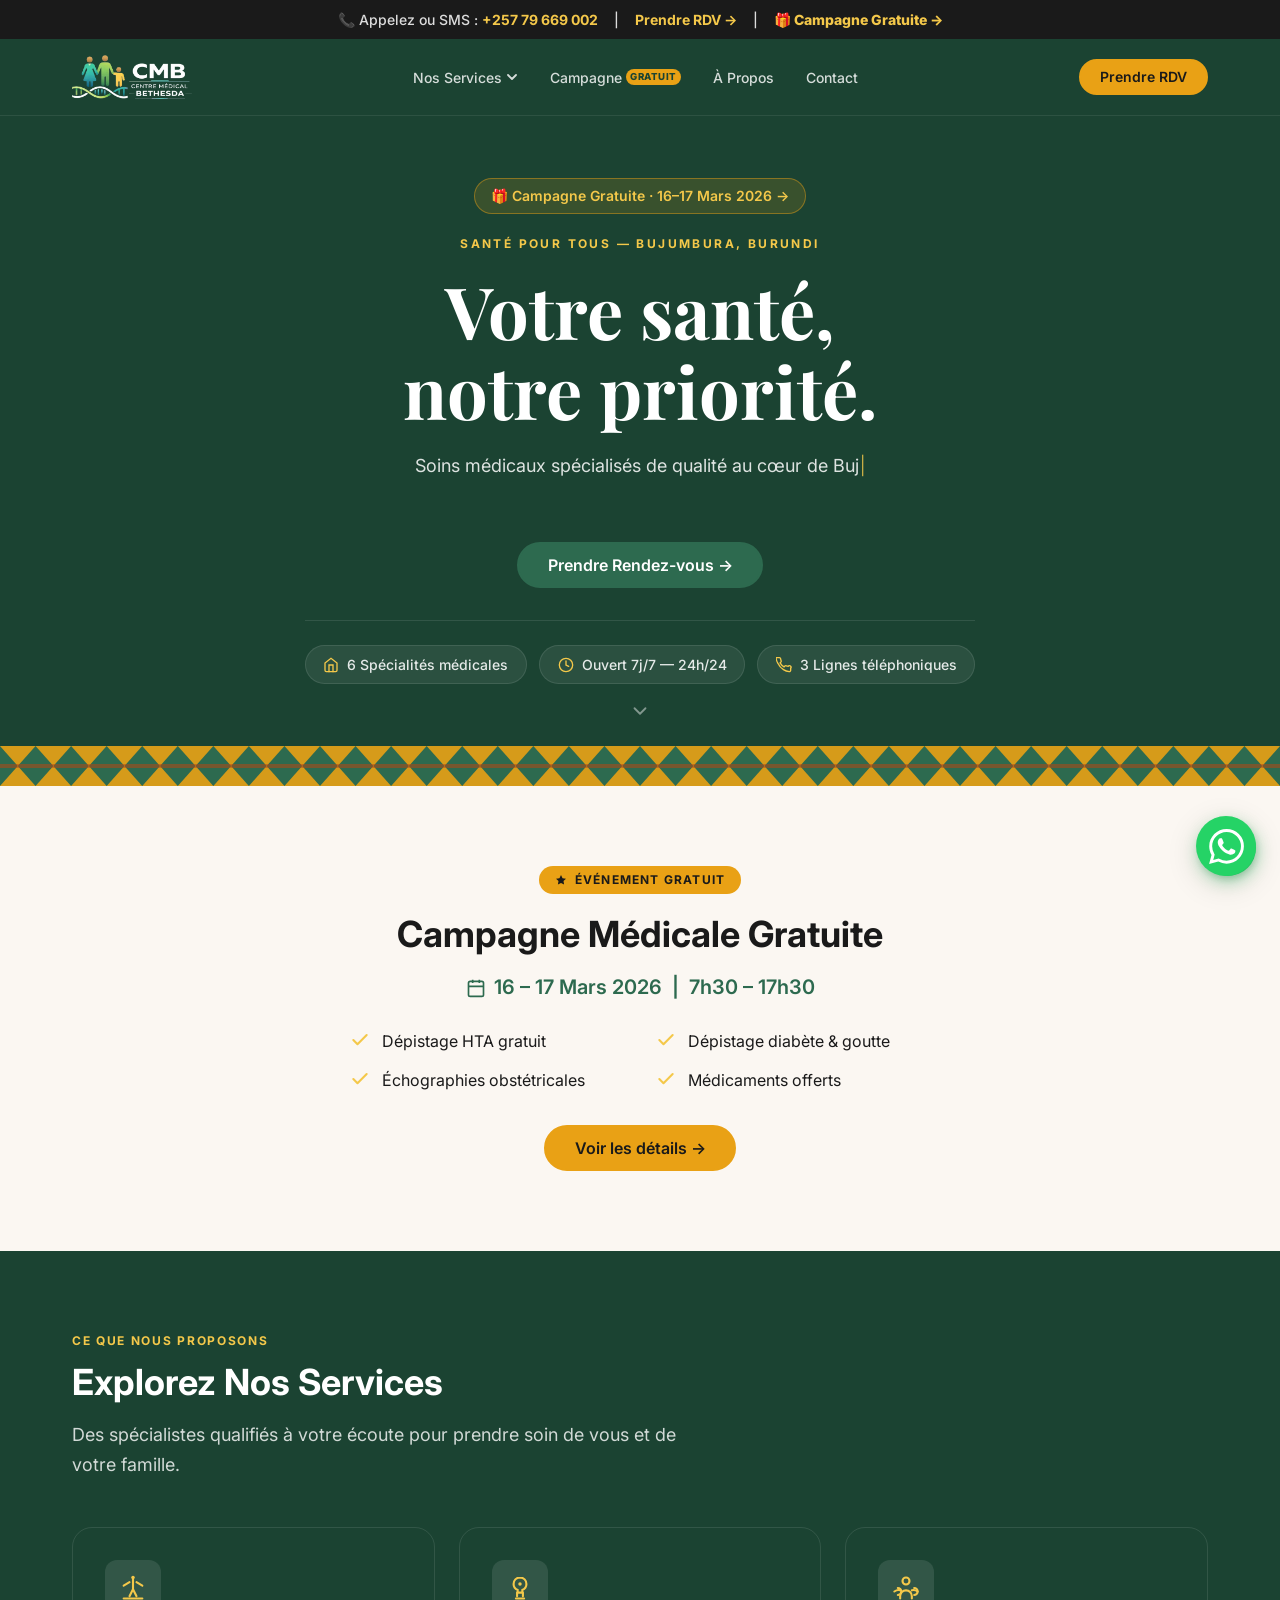
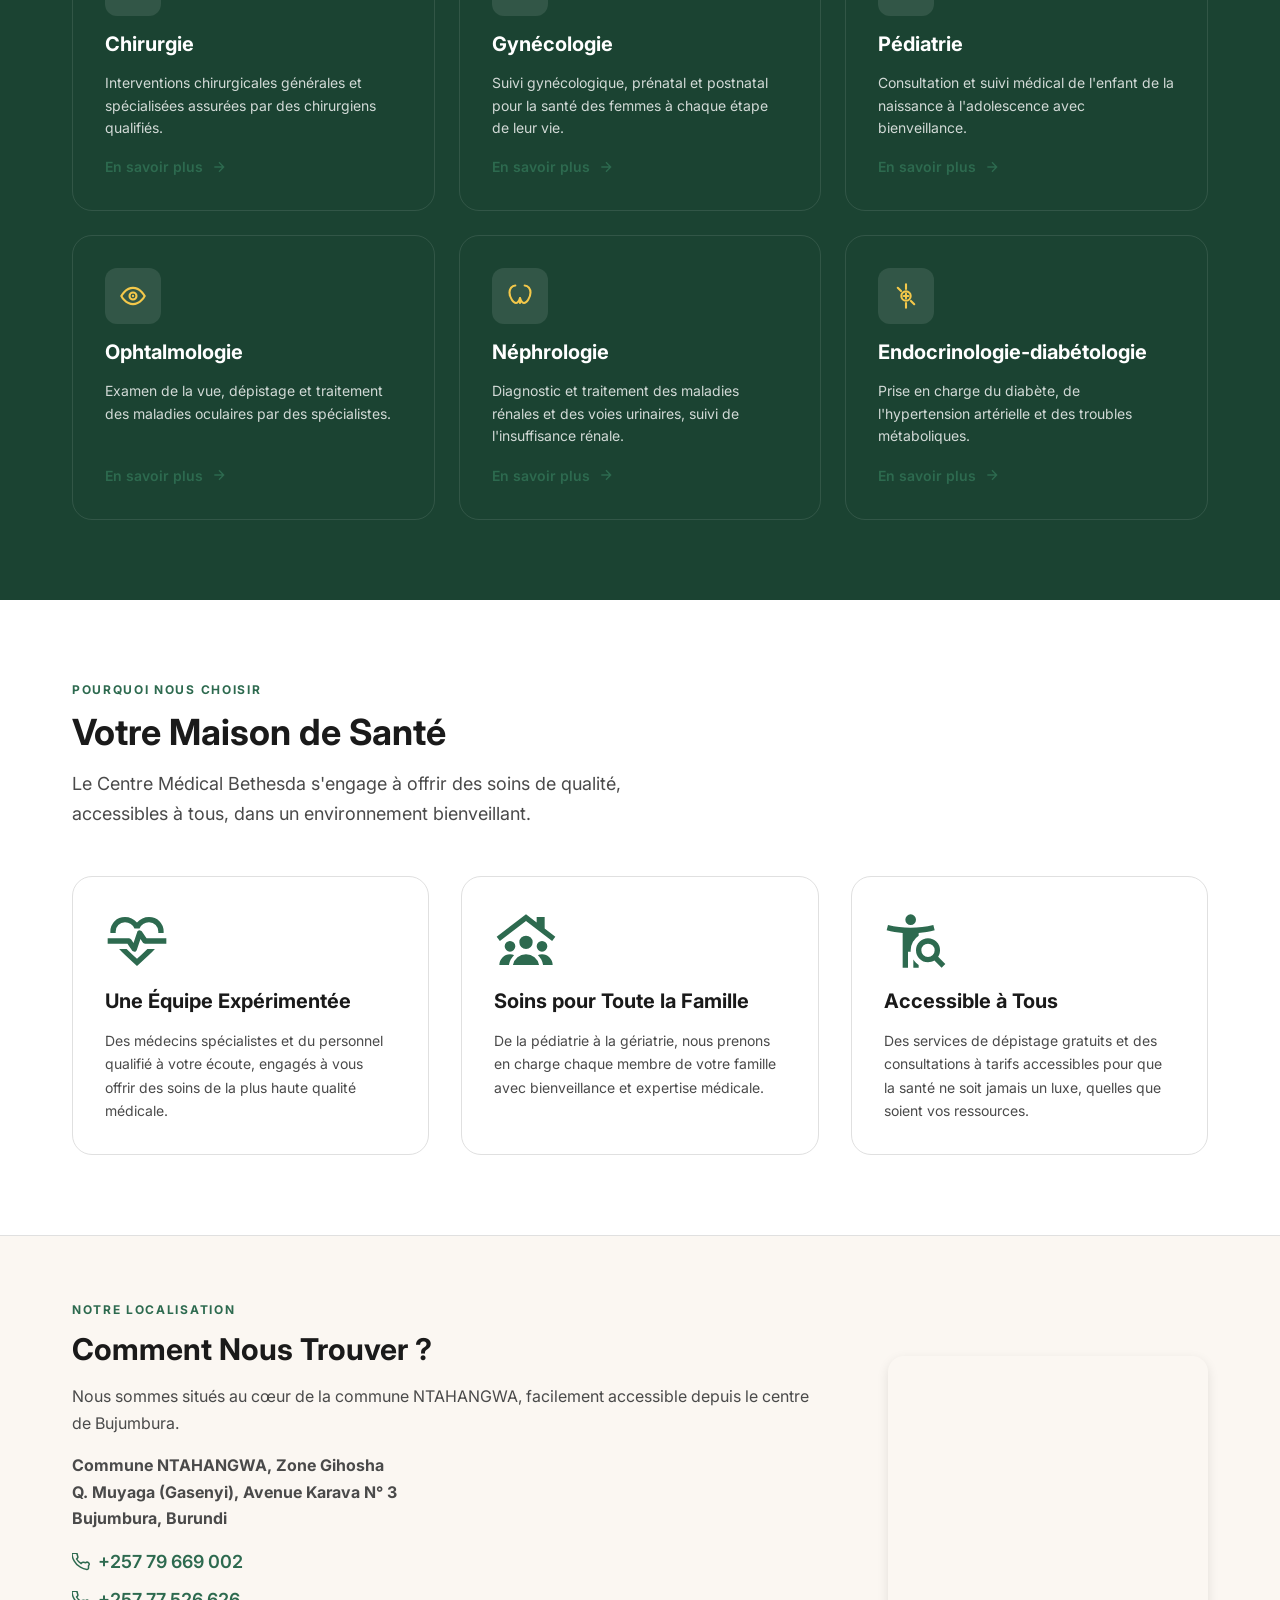
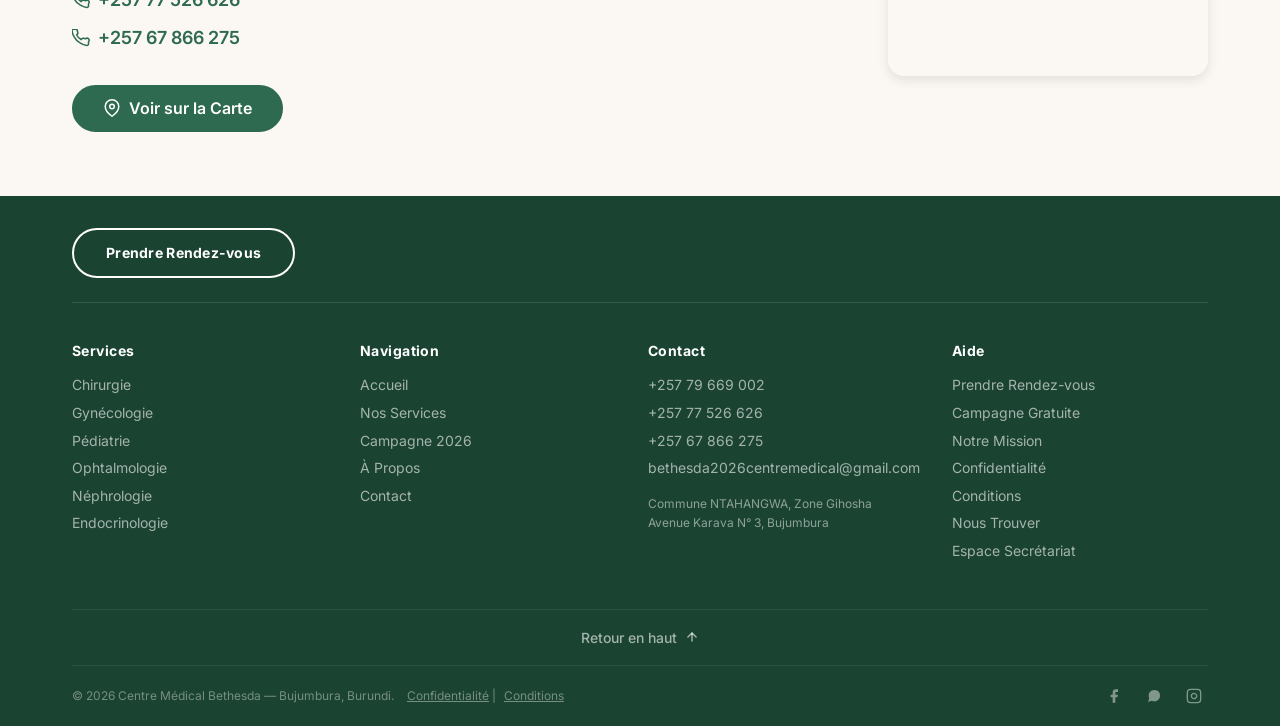
==== commit 47e5caae: "SEO: rewrite sitemap, clean URLs, add structured data for GSC sitelinks - Sitemap: clean URLs (no .h" ====
--- a/index.html
+++ b/index.html
@@ -32,11 +32,11 @@
   <meta name="keywords"
     content="clinique Bujumbura, hôpital Bujumbura, centre médical Burundi, médecin Bujumbura, santé, chirurgie, pédiatrie, gynécologie">
   <meta name="author" content="Centre Médical Bethesda">
-  <link rel="canonical" href="https://www.cmbethesda.com/index.html">
+  <link rel="canonical" href="https://www.cmbethesda.com/">
 
   <!-- Open Graph / Facebook -->
   <meta property="og:type" content="website">
-  <meta property="og:url" content="https://www.cmbethesda.com/index.html">
+  <meta property="og:url" content="https://www.cmbethesda.com/">
   <meta property="og:title" content="Centre Médical Bethesda — Clinique & Hôpital à Bujumbura">
   <meta property="og:description"
     content="Soins médicaux de qualité et consultations spécialisées (chirurgie, gynécologie, pédiatrie...) à Bujumbura.">
@@ -45,7 +45,7 @@
 
   <!-- Twitter -->
   <meta name="twitter:card" content="summary_large_image">
-  <meta name="twitter:url" content="https://www.cmbethesda.com/index.html">
+  <meta name="twitter:url" content="https://www.cmbethesda.com/">
   <meta name="twitter:title" content="Centre Médical Bethesda — Clinique à Bujumbura">
   <meta name="twitter:description"
     content="Soins médicaux de qualité et consultations spécialisées. Votre santé, notre priorité.">
@@ -61,7 +61,18 @@
   <link rel="stylesheet"
     href="https://fonts.googleapis.com/css2?family=Inter:wght@400;500;600;700&family=Playfair+Display:wght@700&display=swap">
 
-  <!-- Structured Data (JSON-LD) -->
+  <!-- Structured Data (JSON-LD) — WebSite (sitelinks search box) -->
+  <script type="application/ld+json">
+  {
+    "@context": "https://schema.org",
+    "@type": "WebSite",
+    "name": "Centre Médical Bethesda",
+    "alternateName": "CMB Bethesda",
+    "url": "https://www.cmbethesda.com"
+  }
+  </script>
+
+  <!-- Structured Data (JSON-LD) — MedicalClinic -->
   <script type="application/ld+json">
   {
     "@context": "https://schema.org",
@@ -69,8 +80,10 @@
     "name": "Centre Médical Bethesda",
     "url": "https://www.cmbethesda.com",
     "logo": "https://www.cmbethesda.com/images/logo-white-bg.webp",
+    "image": "https://www.cmbethesda.com/images/facebook-cover.png",
     "description": "Le Centre Médical Bethesda offre des consultations spécialisées en chirurgie, gynécologie, pédiatrie, ophtalmologie, néphrologie et endocrinologie à Bujumbura, Burundi.",
     "telephone": "+257 79 669 002",
+    "email": "bethesda2026centremedical@gmail.com",
     "hasMap": "https://maps.google.com/?q=J9WQ%2BQQR+Bujumbura",
     "address": {
       "@type": "PostalAddress",
@@ -79,10 +92,15 @@
       "addressRegion": "Zone Gihosha, Q. Muyaga (Gasenyi), Commune NTAHANGWA",
       "addressCountry": "BI"
     },
+    "geo": {
+      "@type": "GeoCoordinates",
+      "latitude": -3.3614,
+      "longitude": 29.3644
+    },
     "openingHoursSpecification": [
       {
         "@type": "OpeningHoursSpecification",
-        "dayOfWeek": ["Monday", "Tuesday", "Wednesday", "Thursday", "Friday", "Saturday", "Sunday"],
+        "dayOfWeek": ["Monday","Tuesday","Wednesday","Thursday","Friday","Saturday","Sunday"],
         "opens": "00:00",
         "closes": "23:59"
       }
@@ -93,6 +111,40 @@
       "https://schema.org/Pediatric",
       "https://schema.org/Optometric",
       "https://schema.org/Endocrine"
+    ],
+    "availableService": [
+      {"@type": "MedicalProcedure", "name": "Chirurgie générale et spécialisée", "url": "https://www.cmbethesda.com/services/chirurgie"},
+      {"@type": "MedicalProcedure", "name": "Gynécologie et obstétrique", "url": "https://www.cmbethesda.com/services/gynecologie"},
+      {"@type": "MedicalProcedure", "name": "Pédiatrie", "url": "https://www.cmbethesda.com/services/pediatrie"},
+      {"@type": "MedicalProcedure", "name": "Ophtalmologie", "url": "https://www.cmbethesda.com/services/ophtalmologie"},
+      {"@type": "MedicalProcedure", "name": "Néphrologie", "url": "https://www.cmbethesda.com/services/nephrologie"},
+      {"@type": "MedicalProcedure", "name": "Endocrinologie-diabétologie", "url": "https://www.cmbethesda.com/services/endocrinologie"}
+    ],
+    "sameAs": [
+      "https://www.facebook.com/centremedicalbethesda",
+      "https://www.instagram.com/cm_bethesda"
+    ]
+  }
+  </script>
+
+  <!-- Structured Data (JSON-LD) — SiteNavigationElement -->
+  <script type="application/ld+json">
+  {
+    "@context": "https://schema.org",
+    "@type": "ItemList",
+    "name": "Navigation principale",
+    "itemListElement": [
+      {"@type": "SiteNavigationElement", "position": 1, "name": "Accueil", "url": "https://www.cmbethesda.com/"},
+      {"@type": "SiteNavigationElement", "position": 2, "name": "Nos Services", "url": "https://www.cmbethesda.com/services"},
+      {"@type": "SiteNavigationElement", "position": 3, "name": "Campagne Médicale 2026", "url": "https://www.cmbethesda.com/campagne"},
+      {"@type": "SiteNavigationElement", "position": 4, "name": "À Propos", "url": "https://www.cmbethesda.com/a-propos"},
+      {"@type": "SiteNavigationElement", "position": 5, "name": "Contact", "url": "https://www.cmbethesda.com/contact"},
+      {"@type": "SiteNavigationElement", "position": 6, "name": "Chirurgie", "url": "https://www.cmbethesda.com/services/chirurgie"},
+      {"@type": "SiteNavigationElement", "position": 7, "name": "Gynécologie", "url": "https://www.cmbethesda.com/services/gynecologie"},
+      {"@type": "SiteNavigationElement", "position": 8, "name": "Pédiatrie", "url": "https://www.cmbethesda.com/services/pediatrie"},
+      {"@type": "SiteNavigationElement", "position": 9, "name": "Ophtalmologie", "url": "https://www.cmbethesda.com/services/ophtalmologie"},
+      {"@type": "SiteNavigationElement", "position": 10, "name": "Néphrologie", "url": "https://www.cmbethesda.com/services/nephrologie"},
+      {"@type": "SiteNavigationElement", "position": 11, "name": "Endocrinologie-diabétologie", "url": "https://www.cmbethesda.com/services/endocrinologie"}
     ]
   }
   </script>
